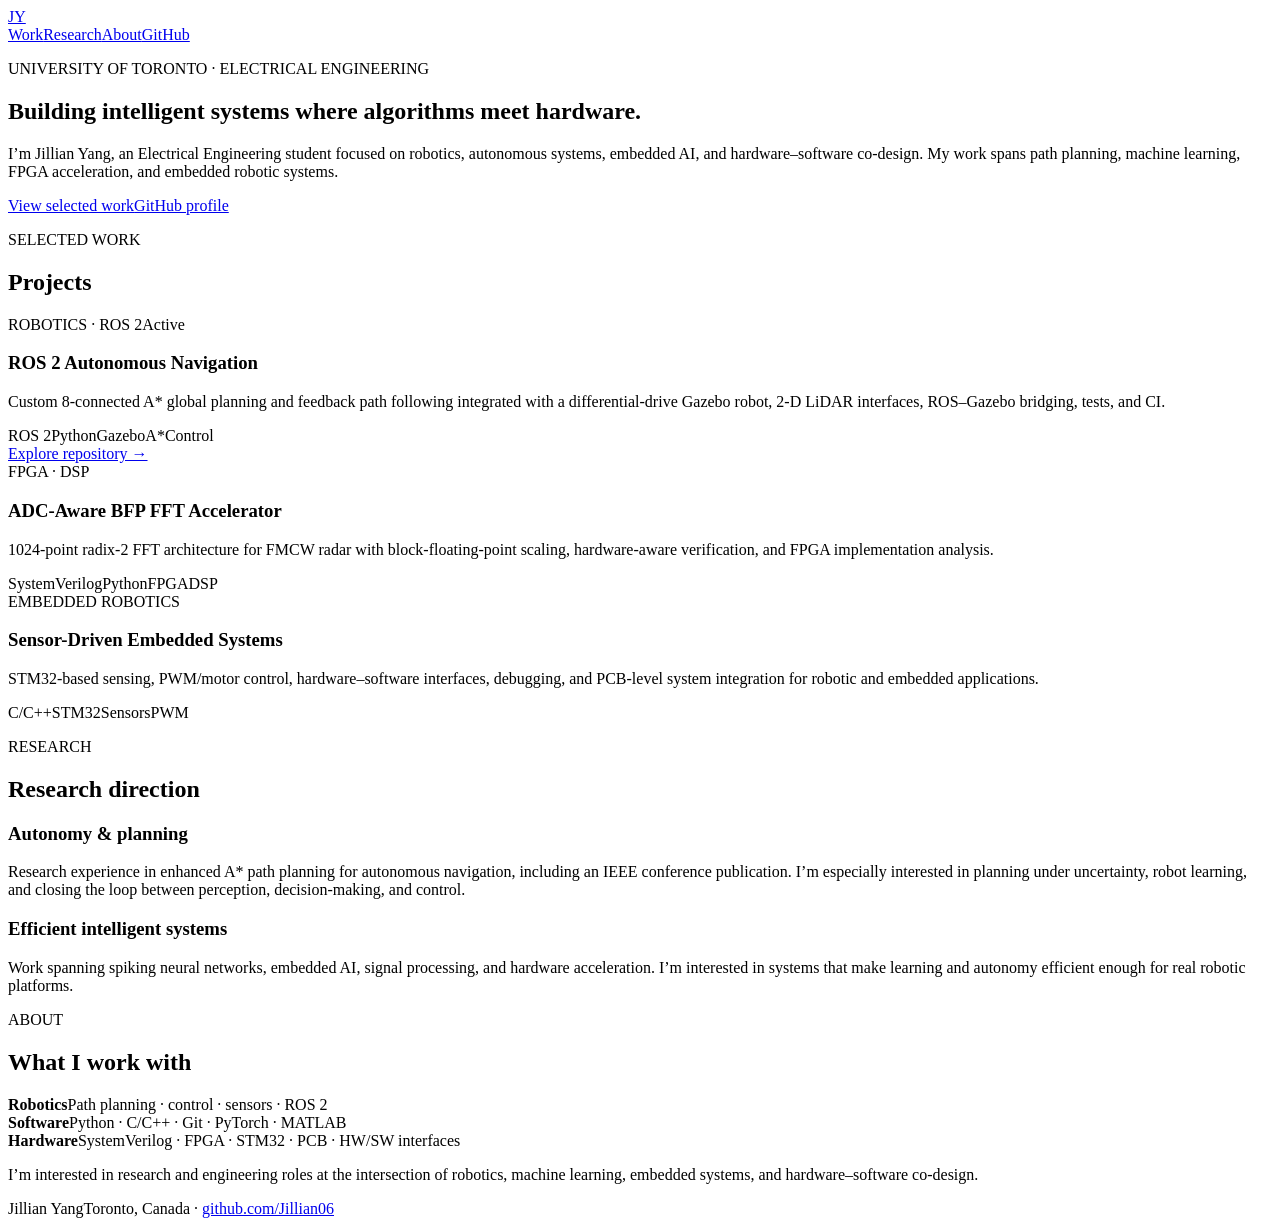
==== index.html @ 4600ded0 "Create engineering portfolio landing page" ====
<!doctype html>
<html lang="en">
<head>
  <meta charset="utf-8" />
  <meta name="viewport" content="width=device-width, initial-scale=1" />
  <meta name="description" content="Jillian Yang — Electrical Engineering, robotics, autonomous systems, embedded AI, and hardware-software co-design." />
  <title>Jillian Yang | Robotics & Embedded AI</title>
  <link rel="stylesheet" href="style.css" />
</head>
<body>
  <main class="shell">
    <nav class="nav">
      <a class="brand" href="#top">JY</a>
      <div class="navlinks"><a href="#work">Work</a><a href="#research">Research</a><a href="#about">About</a><a href="https://github.com/Jillian06">GitHub</a></div>
    </nav>

    <section class="hero" id="top">
      <p class="eyebrow">UNIVERSITY OF TORONTO · ELECTRICAL ENGINEERING</p>
      <h1>Building intelligent systems where <span>algorithms meet hardware.</span></h1>
      <p class="lede">I’m Jillian Yang, an Electrical Engineering student focused on robotics, autonomous systems, embedded AI, and hardware–software co-design. My work spans path planning, machine learning, FPGA acceleration, and embedded robotic systems.</p>
      <div class="actions"><a class="button primary" href="#work">View selected work</a><a class="button" href="https://github.com/Jillian06">GitHub profile</a></div>
    </section>

    <section id="work">
      <div class="section-head"><p class="eyebrow">SELECTED WORK</p><h2>Projects</h2></div>
      <div class="grid">
        <article class="card featured">
          <div class="card-top"><span class="tag">ROBOTICS · ROS 2</span><span class="status">Active</span></div>
          <h3>ROS 2 Autonomous Navigation</h3>
          <p>Custom 8-connected A* global planning and feedback path following integrated with a differential-drive Gazebo robot, 2-D LiDAR interfaces, ROS–Gazebo bridging, tests, and CI.</p>
          <div class="stack"><span>ROS 2</span><span>Python</span><span>Gazebo</span><span>A*</span><span>Control</span></div>
          <a class="text-link" href="https://github.com/Jillian06/ros2-autonomous-navigation">Explore repository →</a>
        </article>

        <article class="card">
          <div class="card-top"><span class="tag">FPGA · DSP</span></div>
          <h3>ADC-Aware BFP FFT Accelerator</h3>
          <p>1024-point radix-2 FFT architecture for FMCW radar with block-floating-point scaling, hardware-aware verification, and FPGA implementation analysis.</p>
          <div class="stack"><span>SystemVerilog</span><span>Python</span><span>FPGA</span><span>DSP</span></div>
        </article>

        <article class="card">
          <div class="card-top"><span class="tag">EMBEDDED ROBOTICS</span></div>
          <h3>Sensor-Driven Embedded Systems</h3>
          <p>STM32-based sensing, PWM/motor control, hardware–software interfaces, debugging, and PCB-level system integration for robotic and embedded applications.</p>
          <div class="stack"><span>C/C++</span><span>STM32</span><span>Sensors</span><span>PWM</span></div>
        </article>
      </div>
    </section>

    <section id="research">
      <div class="section-head"><p class="eyebrow">RESEARCH</p><h2>Research direction</h2></div>
      <div class="split">
        <div>
          <h3>Autonomy & planning</h3>
          <p>Research experience in enhanced A* path planning for autonomous navigation, including an IEEE conference publication. I’m especially interested in planning under uncertainty, robot learning, and closing the loop between perception, decision-making, and control.</p>
        </div>
        <div>
          <h3>Efficient intelligent systems</h3>
          <p>Work spanning spiking neural networks, embedded AI, signal processing, and hardware acceleration. I’m interested in systems that make learning and autonomy efficient enough for real robotic platforms.</p>
        </div>
      </div>
    </section>

    <section id="about">
      <div class="section-head"><p class="eyebrow">ABOUT</p><h2>What I work with</h2></div>
      <div class="skills">
        <div><strong>Robotics</strong><span>Path planning · control · sensors · ROS 2</span></div>
        <div><strong>Software</strong><span>Python · C/C++ · Git · PyTorch · MATLAB</span></div>
        <div><strong>Hardware</strong><span>SystemVerilog · FPGA · STM32 · PCB · HW/SW interfaces</span></div>
      </div>
      <p class="closing">I’m interested in research and engineering roles at the intersection of robotics, machine learning, embedded systems, and hardware–software co-design.</p>
    </section>

    <footer><span>Jillian Yang</span><span>Toronto, Canada · <a href="https://github.com/Jillian06">github.com/Jillian06</a></span></footer>
  </main>
</body>
</html>
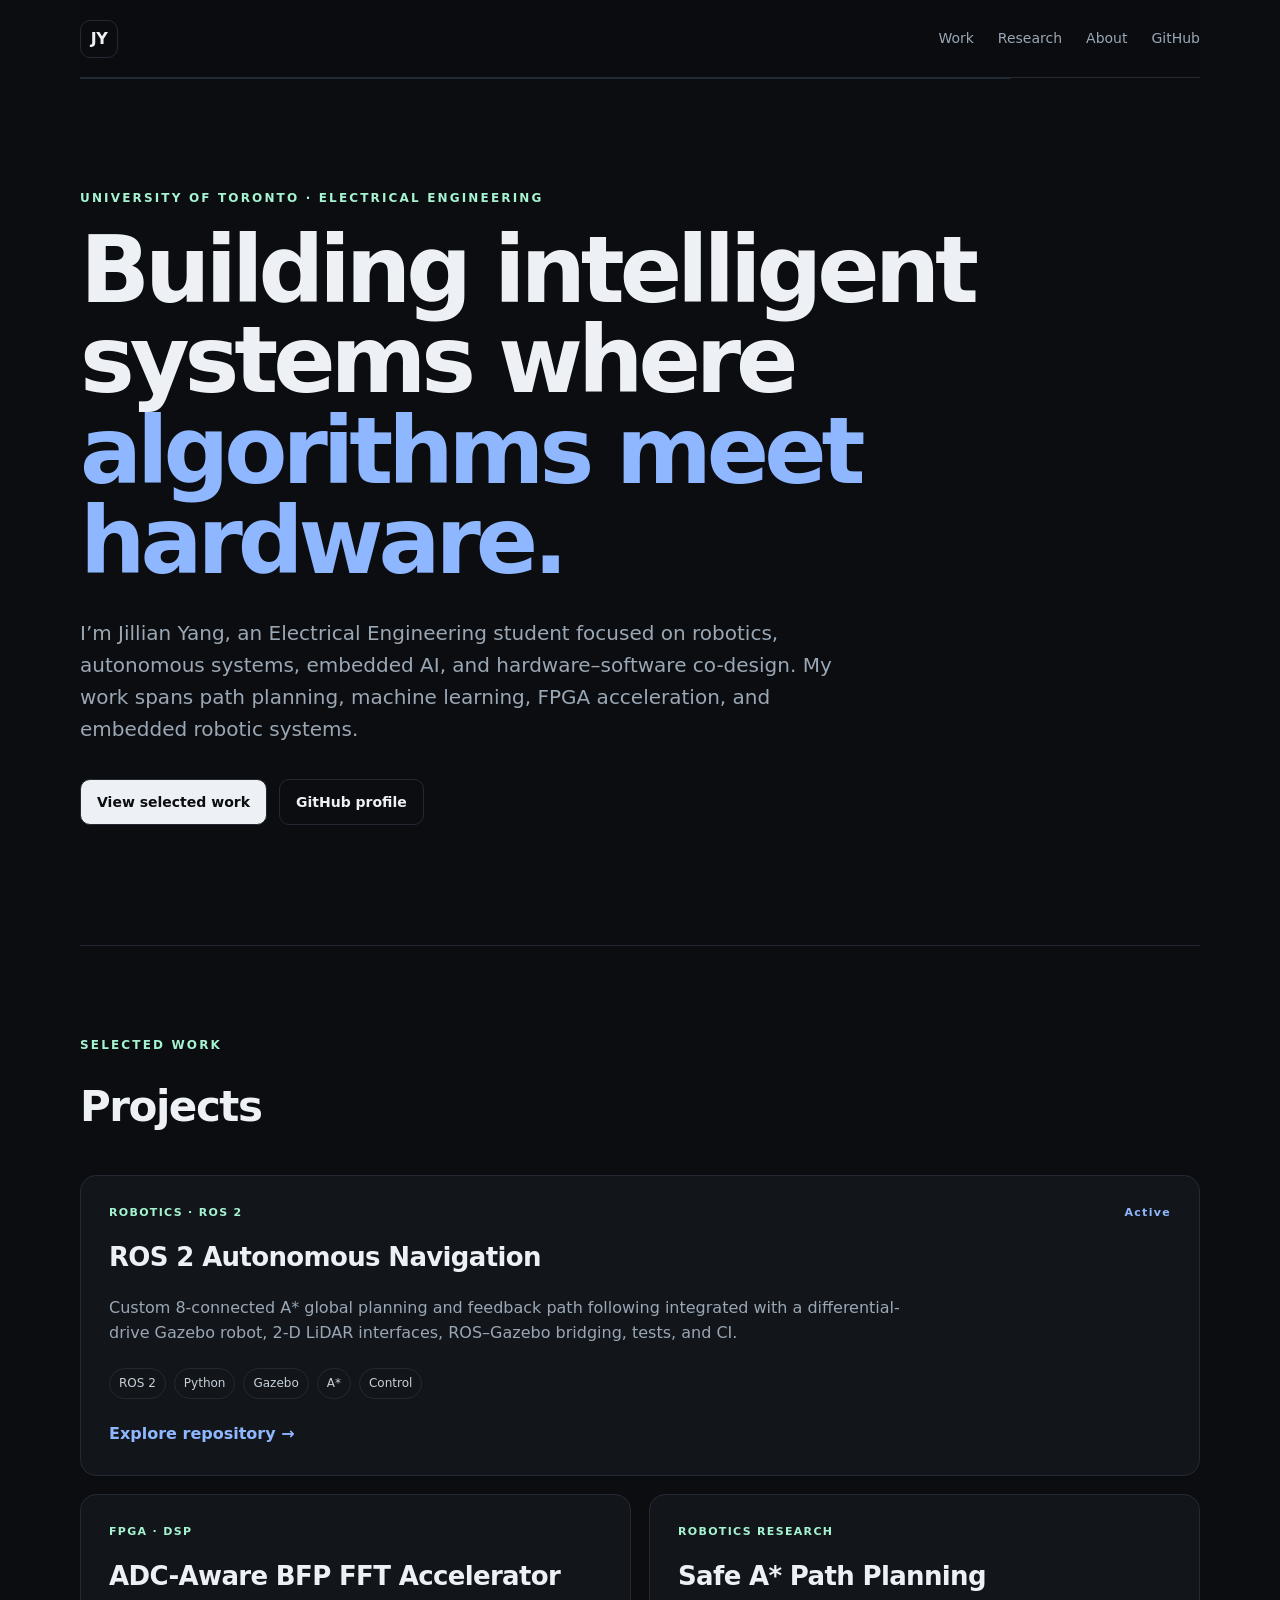
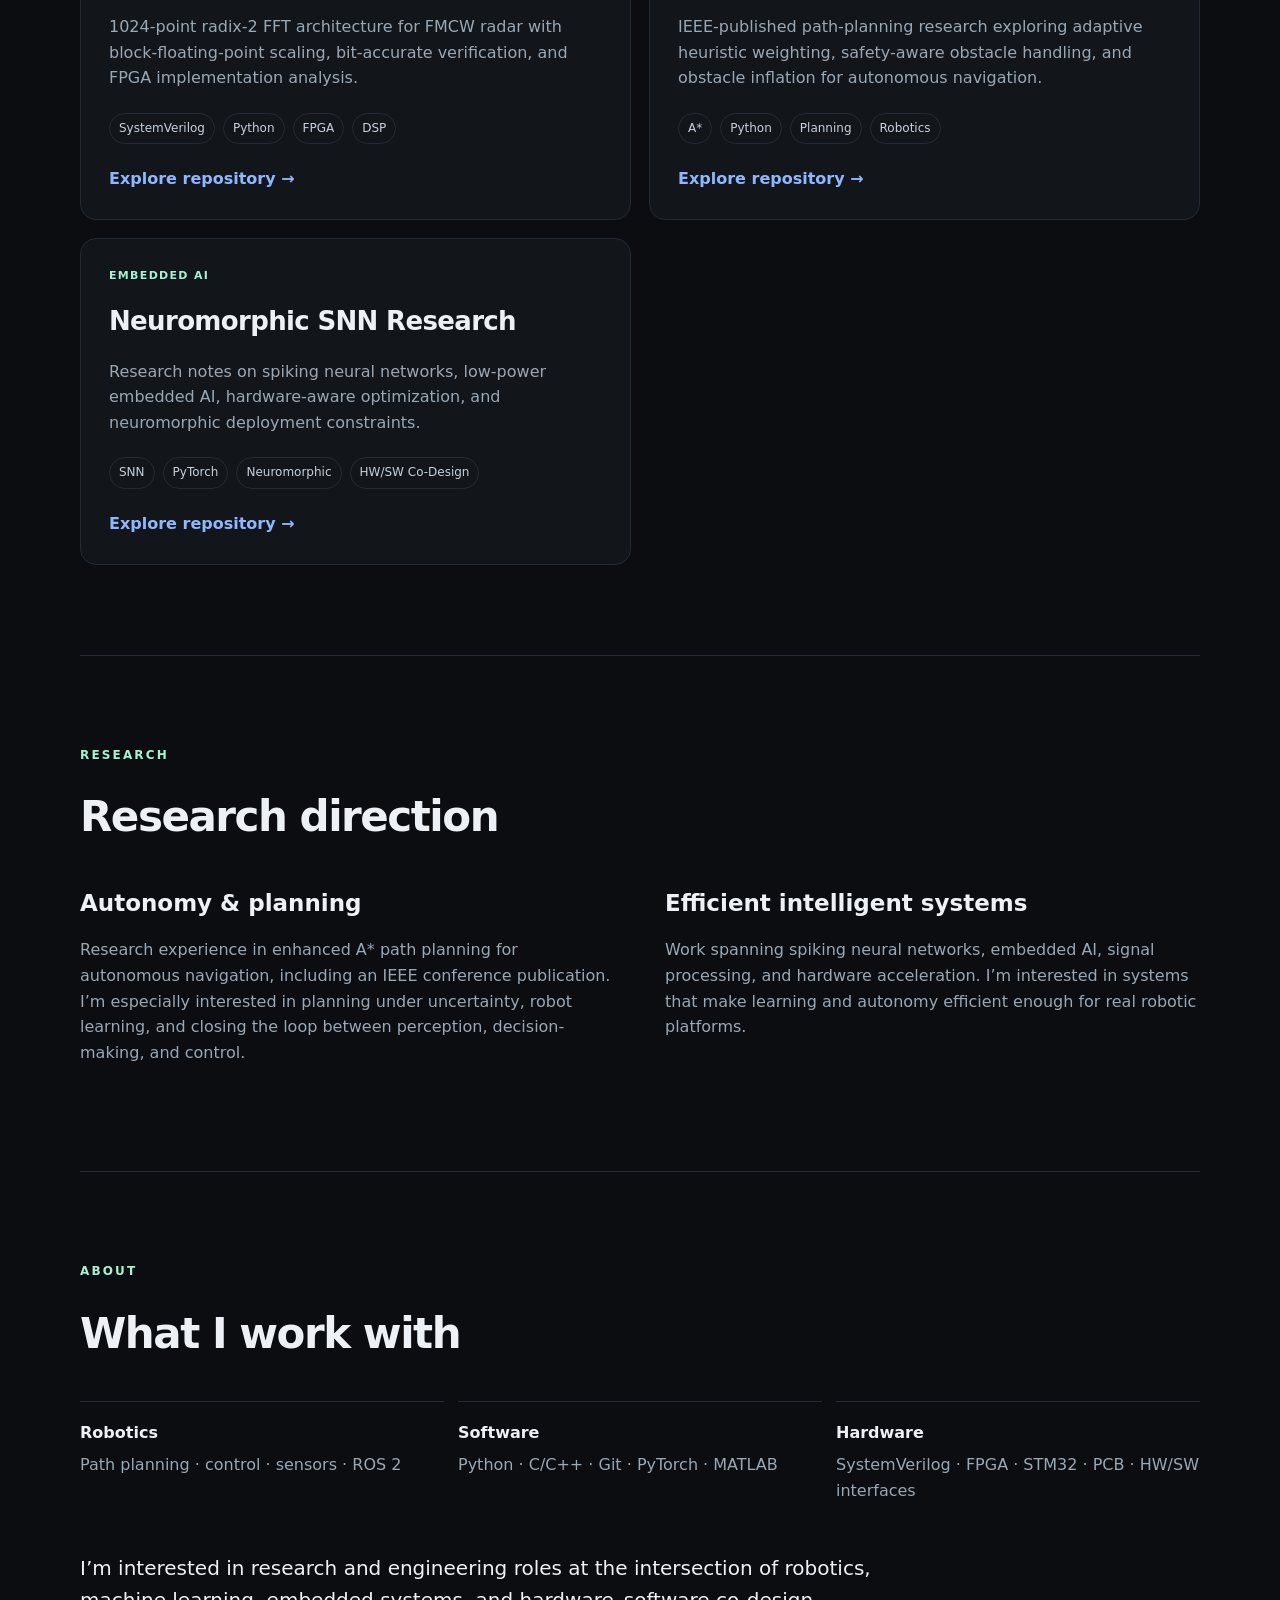
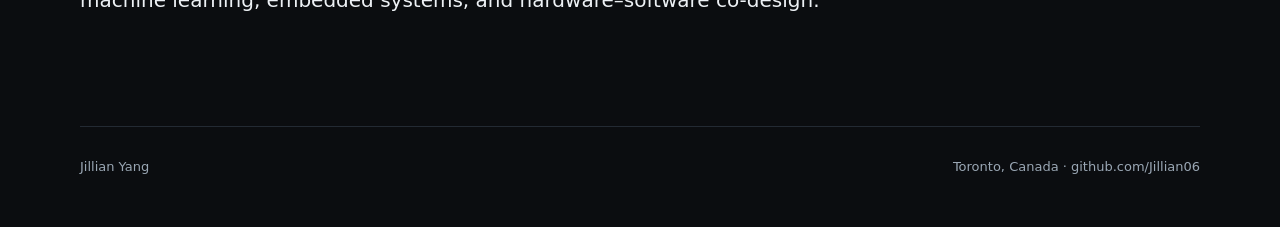
==== commit 9336ce78: "Add linked research projects to portfolio" ====
--- a/index.html
+++ b/index.html
@@ -35,15 +35,25 @@
         <article class="card">
           <div class="card-top"><span class="tag">FPGA · DSP</span></div>
           <h3>ADC-Aware BFP FFT Accelerator</h3>
-          <p>1024-point radix-2 FFT architecture for FMCW radar with block-floating-point scaling, hardware-aware verification, and FPGA implementation analysis.</p>
+          <p>1024-point radix-2 FFT architecture for FMCW radar with block-floating-point scaling, bit-accurate verification, and FPGA implementation analysis.</p>
           <div class="stack"><span>SystemVerilog</span><span>Python</span><span>FPGA</span><span>DSP</span></div>
+          <a class="text-link" href="https://github.com/Jillian06/fmcw-radar-bfp-fft">Explore repository →</a>
         </article>
 
         <article class="card">
-          <div class="card-top"><span class="tag">EMBEDDED ROBOTICS</span></div>
-          <h3>Sensor-Driven Embedded Systems</h3>
-          <p>STM32-based sensing, PWM/motor control, hardware–software interfaces, debugging, and PCB-level system integration for robotic and embedded applications.</p>
-          <div class="stack"><span>C/C++</span><span>STM32</span><span>Sensors</span><span>PWM</span></div>
+          <div class="card-top"><span class="tag">ROBOTICS RESEARCH</span></div>
+          <h3>Safe A* Path Planning</h3>
+          <p>IEEE-published path-planning research exploring adaptive heuristic weighting, safety-aware obstacle handling, and obstacle inflation for autonomous navigation.</p>
+          <div class="stack"><span>A*</span><span>Python</span><span>Planning</span><span>Robotics</span></div>
+          <a class="text-link" href="https://github.com/Jillian06/safe-astar-path-planning">Explore repository →</a>
+        </article>
+
+        <article class="card">
+          <div class="card-top"><span class="tag">EMBEDDED AI</span></div>
+          <h3>Neuromorphic SNN Research</h3>
+          <p>Research notes on spiking neural networks, low-power embedded AI, hardware-aware optimization, and neuromorphic deployment constraints.</p>
+          <div class="stack"><span>SNN</span><span>PyTorch</span><span>Neuromorphic</span><span>HW/SW Co-Design</span></div>
+          <a class="text-link" href="https://github.com/Jillian06/neuromorphic-snn-research">Explore repository →</a>
         </article>
       </div>
     </section>
--- a/style.css
+++ b/style.css
@@ -0,0 +1,11 @@
+:root{--bg:#0b0d10;--panel:#12161b;--line:#232a33;--text:#edf1f5;--muted:#9aa7b4;--accent:#8fb7ff;--accent2:#a5f3d0}
+*{box-sizing:border-box}html{scroll-behavior:smooth}body{margin:0;background:var(--bg);color:var(--text);font-family:Inter,ui-sans-serif,system-ui,-apple-system,BlinkMacSystemFont,"Segoe UI",sans-serif;line-height:1.6}
+a{color:inherit;text-decoration:none}.shell{width:min(1120px,calc(100% - 40px));margin:auto}.nav{height:78px;display:flex;align-items:center;justify-content:space-between;border-bottom:1px solid var(--line);position:sticky;top:0;background:rgba(11,13,16,.88);backdrop-filter:blur(14px);z-index:5}
+.brand{font-weight:800;letter-spacing:-.04em;border:1px solid var(--line);width:38px;height:38px;display:grid;place-items:center;border-radius:10px}.navlinks{display:flex;gap:24px;color:var(--muted);font-size:14px}.navlinks a:hover{color:var(--text)}
+.hero{padding:110px 0 120px;max-width:930px}.eyebrow{font-size:12px;letter-spacing:.18em;font-weight:700;color:var(--accent2);margin:0 0 18px}.hero h1{font-size:clamp(48px,8vw,92px);line-height:.98;letter-spacing:-.055em;margin:0 0 30px}.hero h1 span{color:var(--accent)}
+.lede{font-size:20px;max-width:790px;color:var(--muted);margin:0 0 34px}.actions{display:flex;gap:12px;flex-wrap:wrap}.button{padding:11px 16px;border:1px solid var(--line);border-radius:10px;font-weight:650;font-size:14px}.button.primary{background:var(--text);color:var(--bg)}
+section{padding:90px 0;border-top:1px solid var(--line)}.section-head{margin-bottom:34px}.section-head h2{font-size:42px;letter-spacing:-.035em;margin:0}.grid{display:grid;grid-template-columns:repeat(2,1fr);gap:18px}.card{border:1px solid var(--line);background:var(--panel);padding:28px;border-radius:16px}.card.featured{grid-column:1/-1}.card-top{display:flex;justify-content:space-between;align-items:center}.tag,.status{font-size:11px;letter-spacing:.12em;font-weight:750;color:var(--accent2)}.status{color:var(--accent)}
+.card h3{font-size:26px;letter-spacing:-.025em;margin:16px 0 10px}.card p{color:var(--muted);max-width:800px}.stack{display:flex;flex-wrap:wrap;gap:8px;margin:22px 0}.stack span{font-size:12px;padding:5px 9px;border:1px solid var(--line);border-radius:999px;color:#c7d0da}.text-link{font-weight:700;color:var(--accent)}
+.split{display:grid;grid-template-columns:1fr 1fr;gap:50px}.split h3{font-size:23px;margin:0 0 10px}.split p{color:var(--muted)}.skills{display:grid;grid-template-columns:repeat(3,1fr);gap:14px}.skills div{border-top:1px solid var(--line);padding-top:18px}.skills strong,.skills span{display:block}.skills span{color:var(--muted);margin-top:7px}.closing{margin-top:48px;font-size:20px;max-width:800px}
+footer{border-top:1px solid var(--line);padding:30px 0 50px;display:flex;justify-content:space-between;color:var(--muted);font-size:13px}
+@media(max-width:720px){.navlinks{gap:12px}.navlinks a:nth-child(2),.navlinks a:nth-child(3){display:none}.hero{padding:80px 0}.grid,.split,.skills{grid-template-columns:1fr}.card.featured{grid-column:auto}section{padding:64px 0}.section-head h2{font-size:34px}footer{flex-direction:column;gap:8px}}
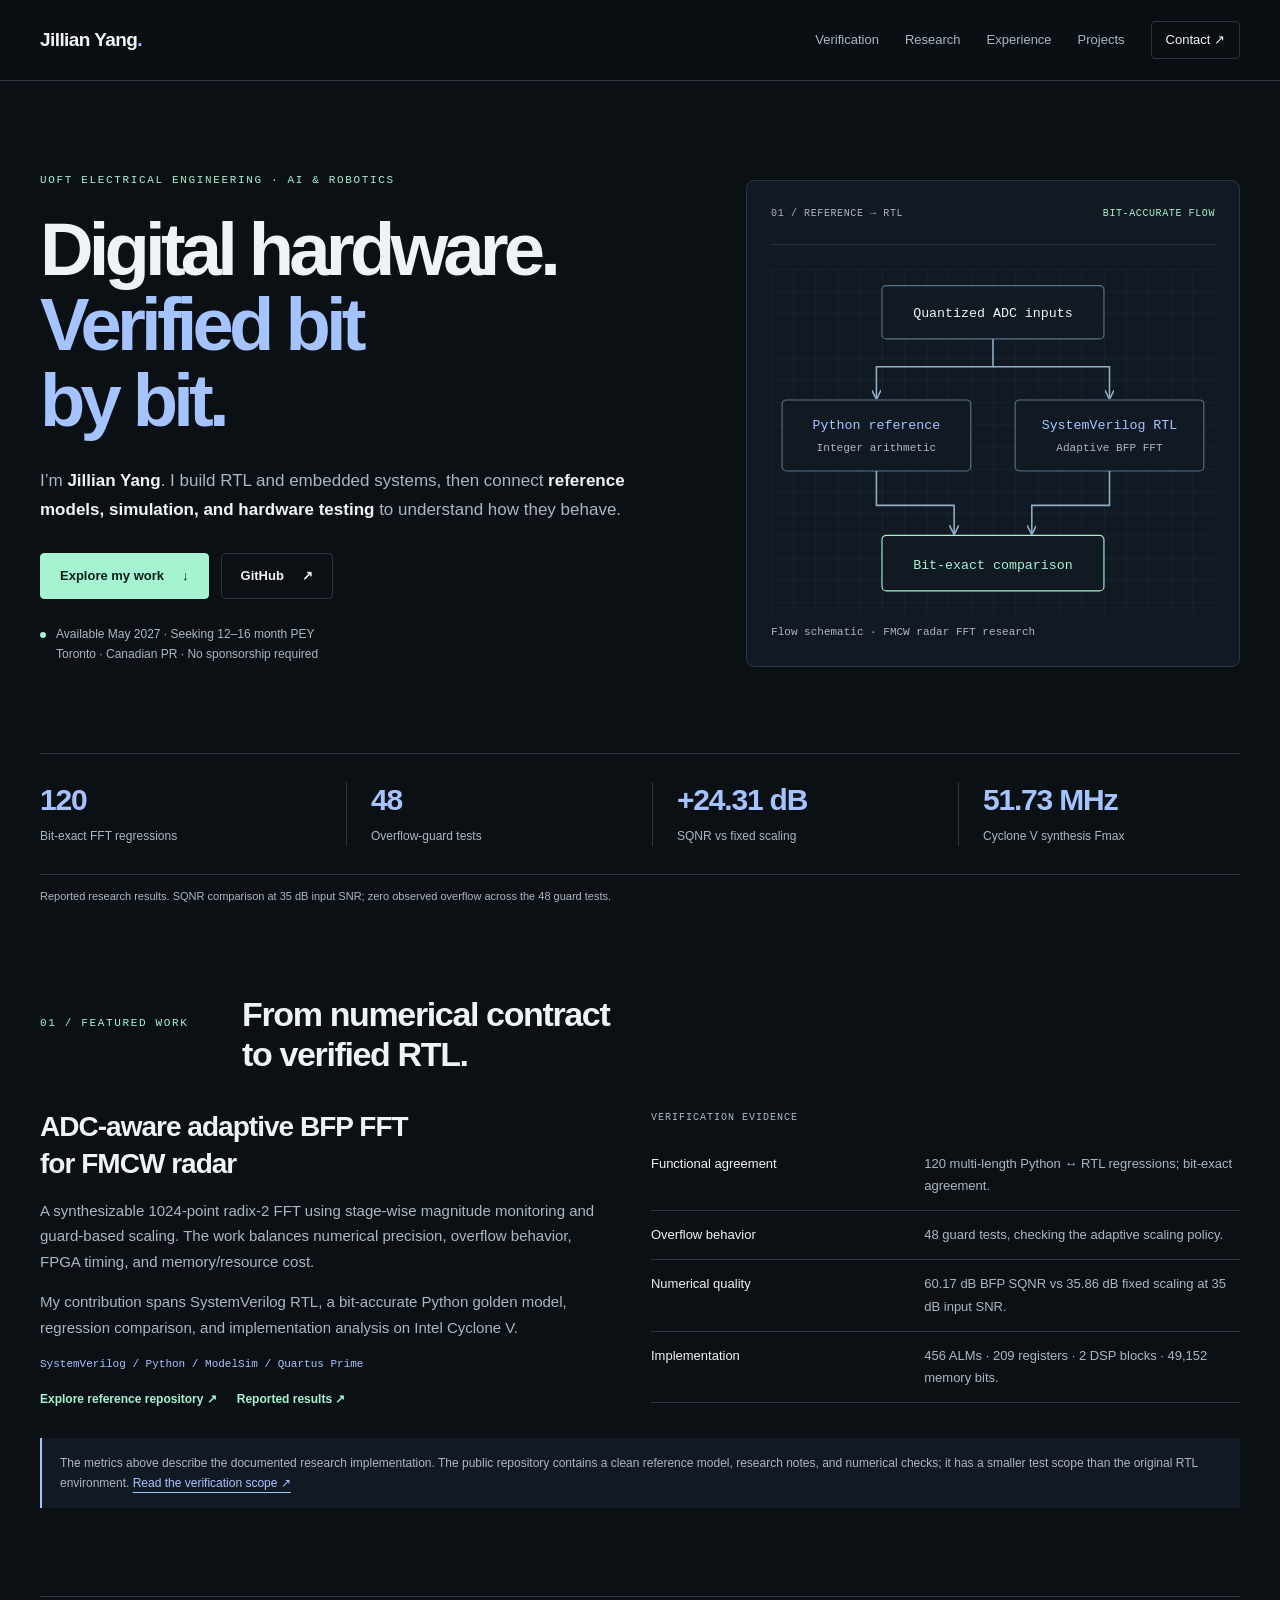
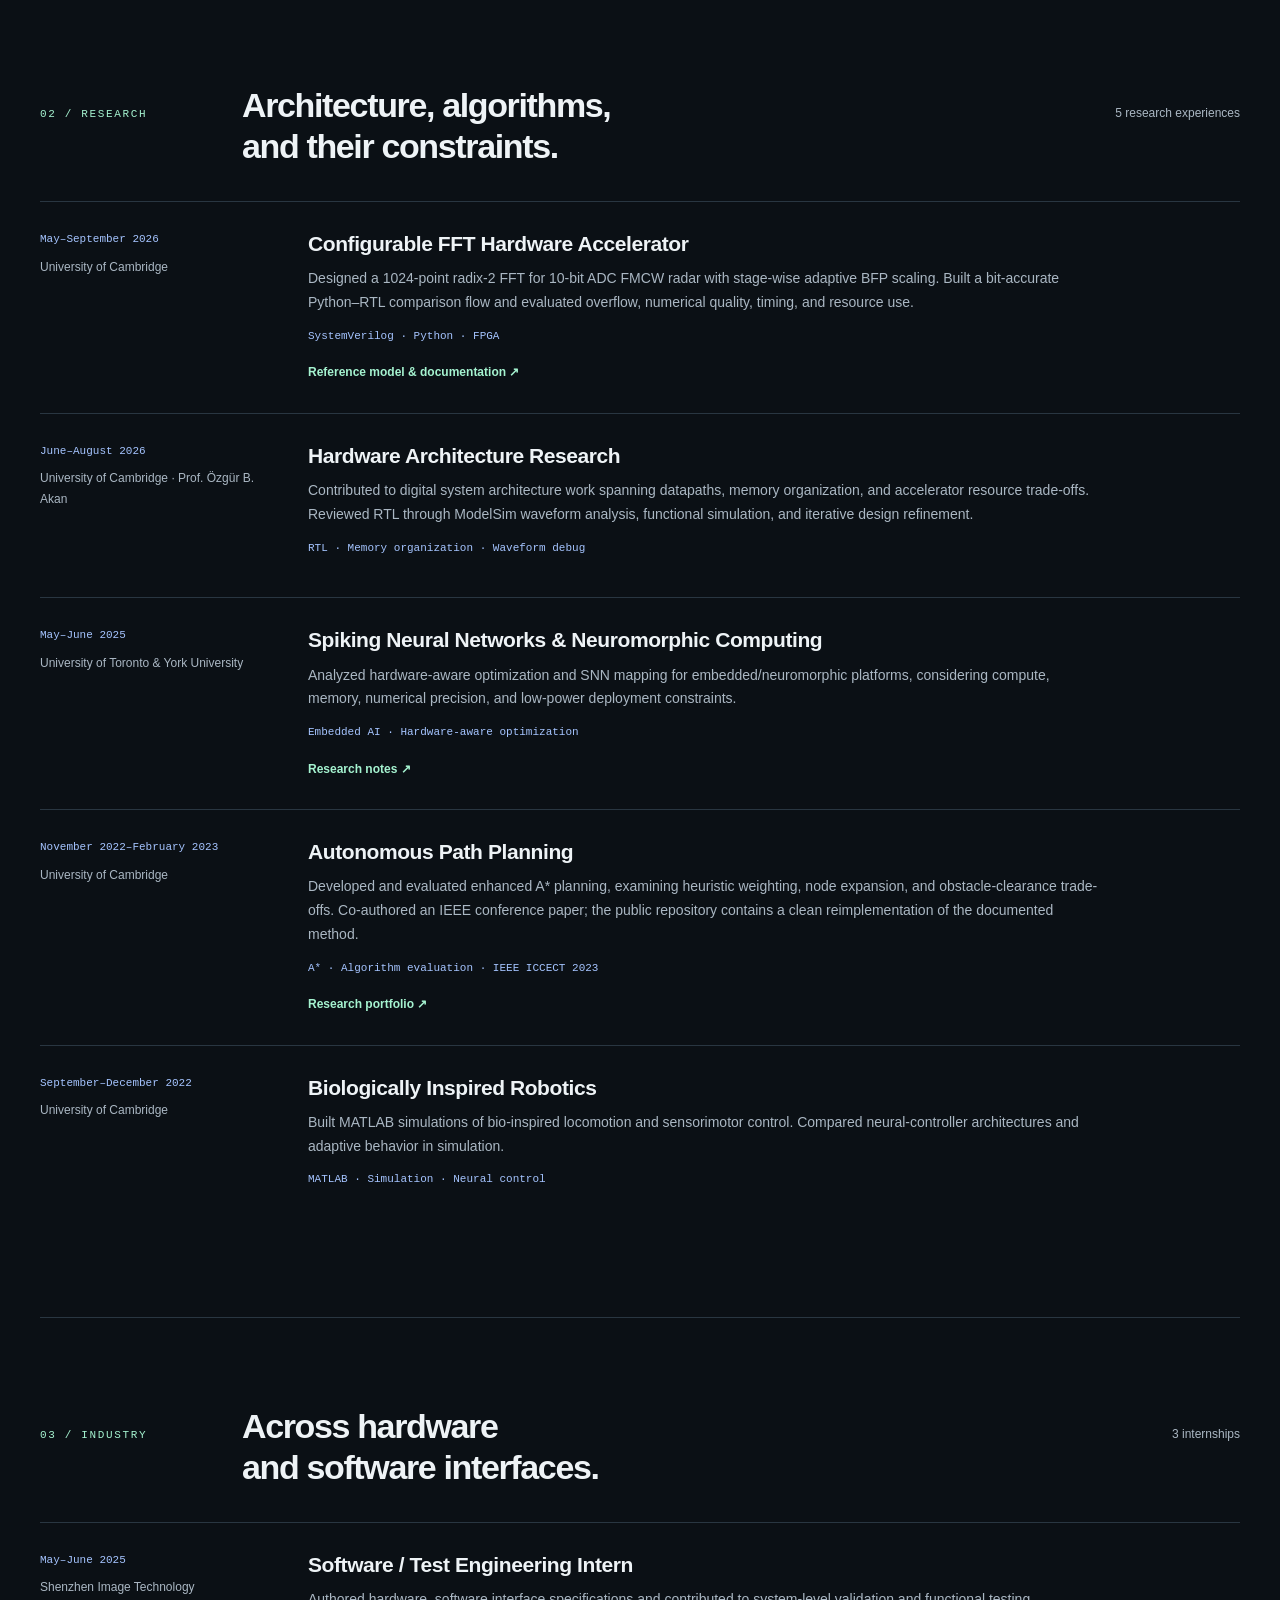
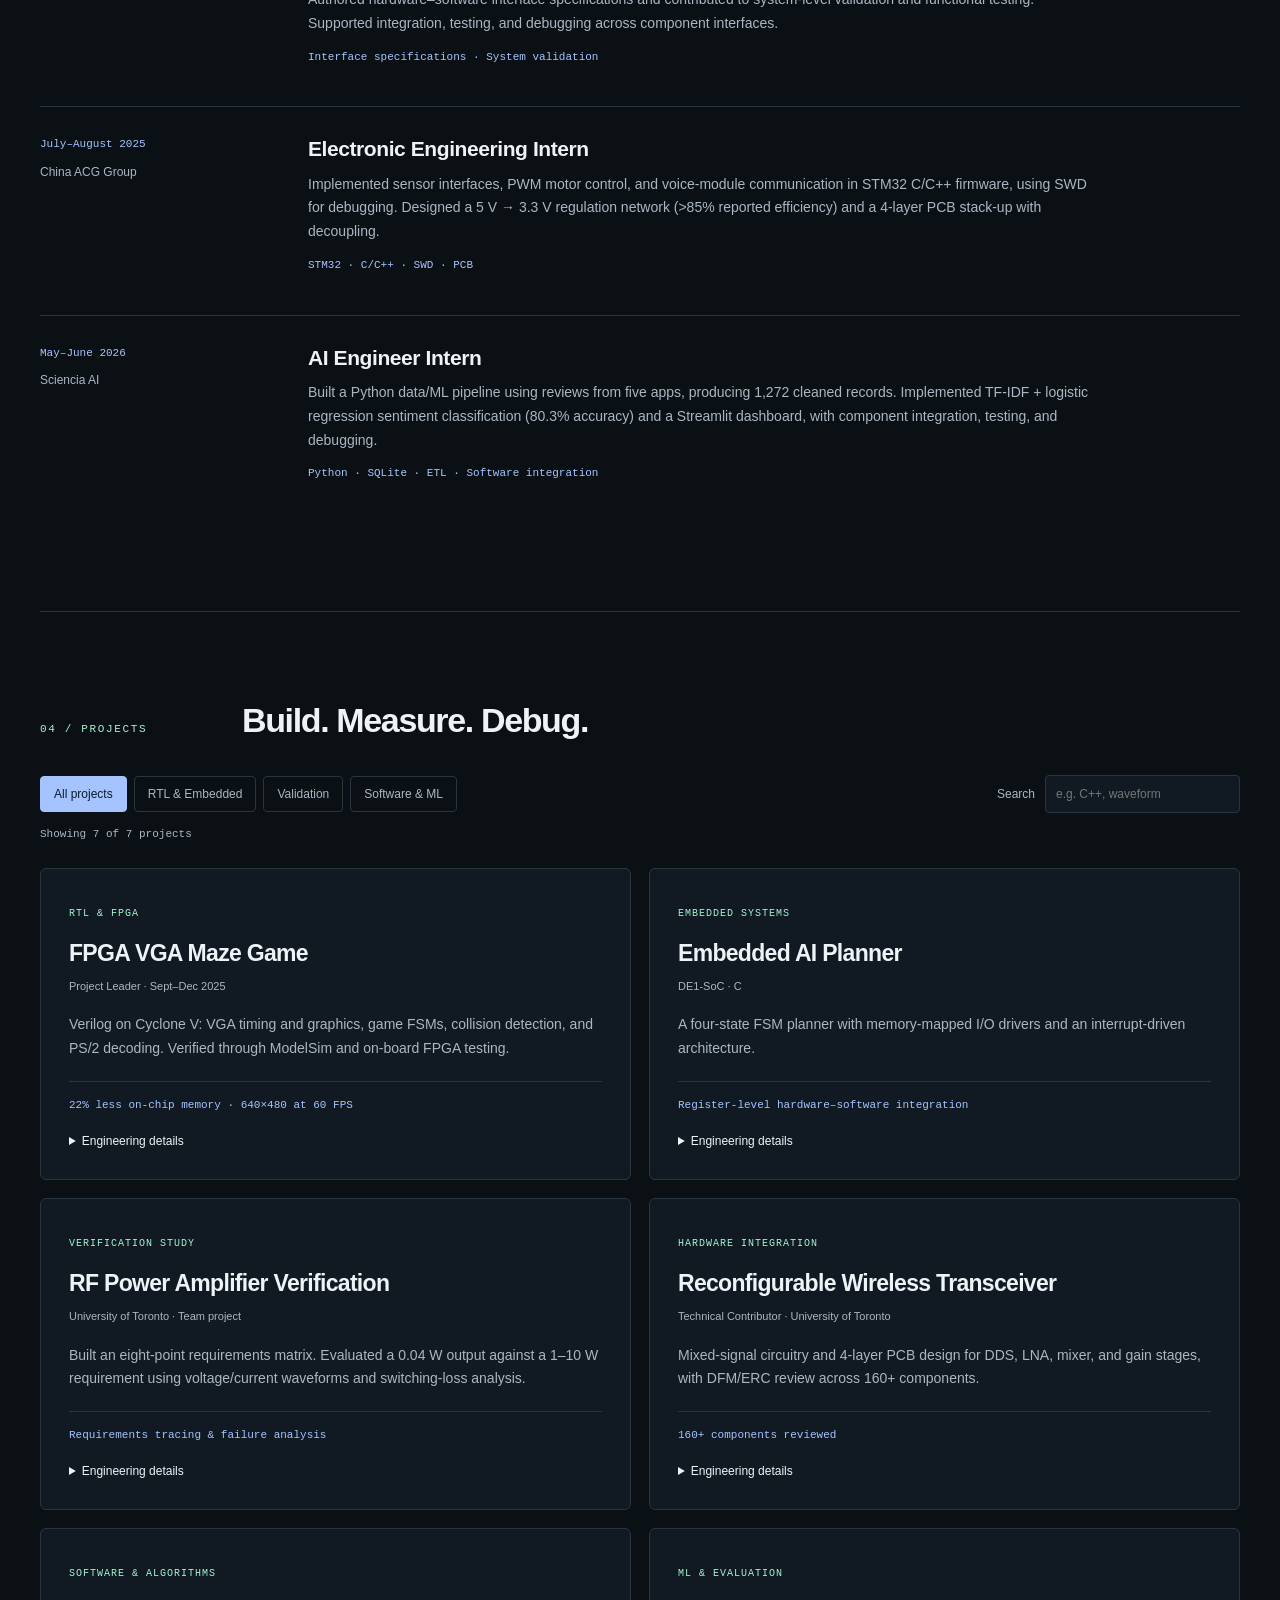
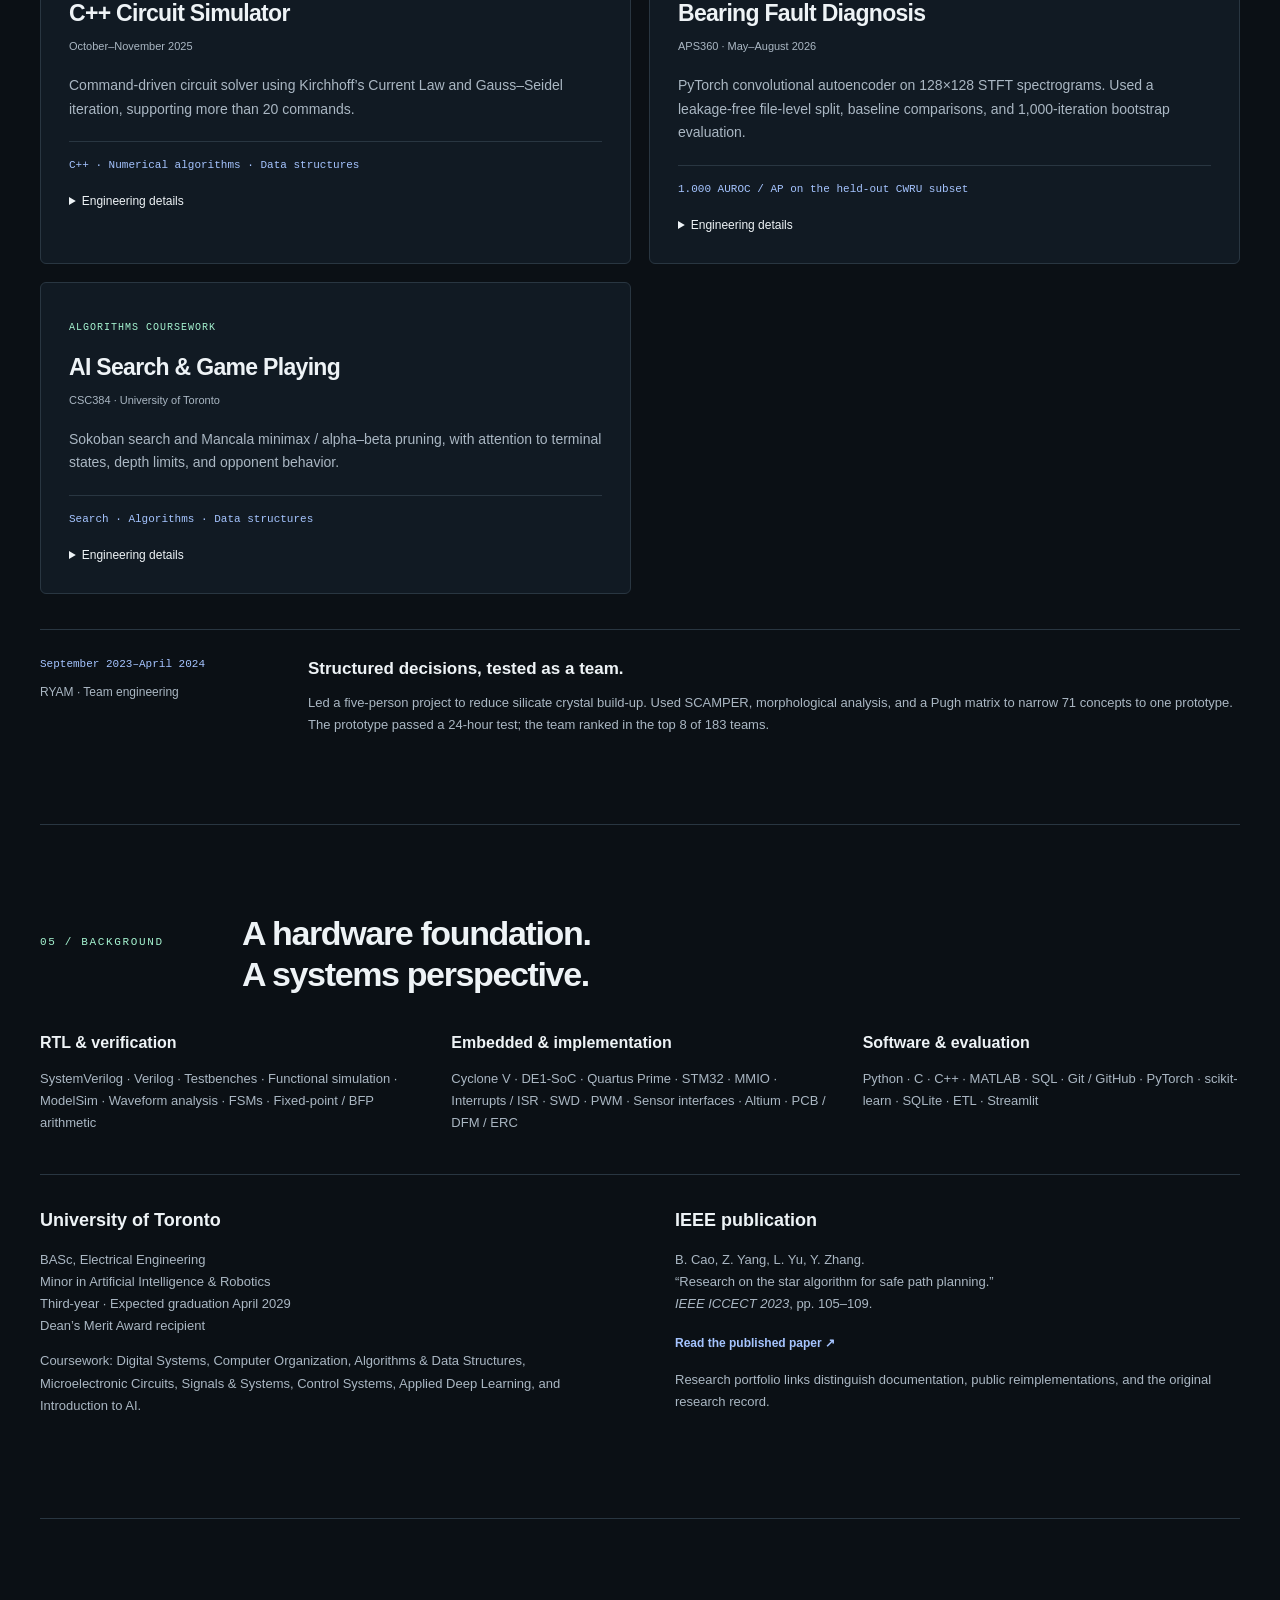
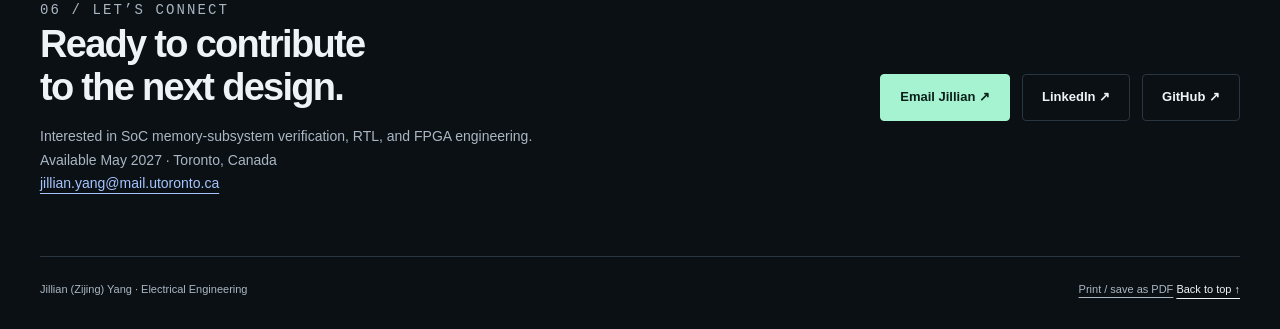
==== commit 48568512: "Build RTL and verification portfolio with complete relevant experience" ====
--- a/index.html
+++ b/index.html
@@ -1,88 +1,114 @@
 <!doctype html>
 <html lang="en">
 <head>
-  <meta charset="utf-8" />
-  <meta name="viewport" content="width=device-width, initial-scale=1" />
-  <meta name="description" content="Jillian Yang — Electrical Engineering, robotics, autonomous systems, embedded AI, and hardware-software co-design." />
-  <title>Jillian Yang | Robotics & Embedded AI</title>
-  <link rel="stylesheet" href="style.css" />
+<meta charset="utf-8">
+<meta name="viewport" content="width=device-width, initial-scale=1">
+<meta name="description" content="Jillian Yang — University of Toronto Electrical Engineering. SystemVerilog RTL, bit-accurate verification, FPGA, embedded systems, and engineering research. Available May 2027.">
+<meta name="theme-color" content="#0b1015">
+<meta property="og:title" content="Jillian Yang | RTL & Verification">
+<meta property="og:description" content="Digital hardware, verified bit by bit. Explore FPGA research, reference-model verification, and embedded engineering.">
+<meta property="og:type" content="website">
+<title>Jillian Yang | RTL & Verification</title>
+<style>
+:root{color-scheme:dark;--bg:#0b1015;--panel:#111a23;--text:#eef3f6;--muted:#aab7c3;--line:#293641;--blue:#a5c4ff;--mint:#a5f3d0;--mono:ui-monospace,SFMono-Regular,Consolas,monospace}
+*{box-sizing:border-box}html{scroll-behavior:smooth;scroll-padding-top:100px}body{margin:0;background:var(--bg);color:var(--text);font:16px/1.7 -apple-system,BlinkMacSystemFont,"Segoe UI",sans-serif}
+a{color:inherit;text-underline-offset:5px}button,input{font:inherit}button,a,input,summary{-webkit-tap-highlight-color:transparent}a:focus-visible,button:focus-visible,input:focus-visible,summary:focus-visible{outline:2px solid var(--mint);outline-offset:5px}button{cursor:pointer}
+.wrap{width:min(1200px,calc(100% - 64px));margin-inline:auto}.skip{position:fixed;top:-100px;left:20px;padding:12px;background:var(--text);color:var(--bg);z-index:20}.skip:focus{top:10px}
+header{position:sticky;top:0;background:rgba(11,16,21,.96);backdrop-filter:blur(16px);border-bottom:1px solid var(--line);z-index:10}nav{min-height:80px;display:flex;align-items:center;justify-content:space-between;gap:24px}.brand{text-decoration:none;font-weight:750;font-size:19px;letter-spacing:-.03em}.brand span{color:var(--blue)}.navlinks{display:flex;gap:26px;align-items:center;font-size:13px}.navlinks a{color:var(--muted);text-decoration:none}.navlinks a:hover{color:var(--text)}.navlinks .nav-contact{border:1px solid var(--line);border-radius:4px;padding:7px 14px;color:var(--text)}
+.mono,.eyebrow,.pill,.skill-line{font-family:var(--mono)}.eyebrow{color:var(--mint);font-size:11px;letter-spacing:.15em;text-transform:uppercase;margin:0 0 22px}.hero{padding:90px 0 76px;display:grid;grid-template-columns:1.3fr 1fr;gap:64px;align-items:center}.hero h1{font-size:clamp(48px,5.8vw,80px);line-height:1.02;letter-spacing:-.065em;font-weight:650;margin:0 0 28px}.hero h1 span{color:var(--blue)}.intro{color:var(--muted);font-size:17px;max-width:610px}.intro strong{color:var(--text);font-weight:550}.actions{display:flex;flex-wrap:wrap;gap:12px;margin-top:28px}.btn{display:inline-flex;align-items:center;justify-content:center;gap:18px;padding:11px 19px;border:1px solid var(--line);border-radius:4px;text-decoration:none;font-weight:650;font-size:13px;background:transparent;color:var(--text)}.btn.primary{background:var(--mint);border-color:var(--mint);color:#0b201a}.btn:hover{border-color:var(--blue)}.availability{display:flex;align-items:flex-start;gap:10px;font-size:12px;color:var(--muted);margin-top:25px}.dot{width:6px;height:6px;flex:0 0 6px;background:var(--mint);border-radius:50%;margin-top:8px}
+.signal-panel{border:1px solid var(--line);background:var(--panel);border-radius:8px;padding:24px;position:relative}.panel-top{display:flex;justify-content:space-between;gap:10px;font-size:10px;letter-spacing:.06em;color:var(--muted);padding-bottom:22px;border-bottom:1px solid var(--line)}.panel-top b{color:var(--mint);font-weight:500}.signal-panel svg{width:100%;height:auto;display:block;margin:24px 0 10px}.panel-note{font-size:11px;color:var(--muted);margin:0}.stats{display:grid;grid-template-columns:repeat(4,1fr);border-top:1px solid var(--line);border-bottom:1px solid var(--line);padding:28px 0;gap:24px}.stat{padding-left:24px;border-left:1px solid var(--line)}.stat:first-child{padding-left:0;border-left:0}.stat strong{font-size:30px;font-weight:550;letter-spacing:-.04em;display:block;color:var(--blue);line-height:1.2}.stat span{font-size:12px;color:var(--muted);display:block;margin-top:8px}.metric-note{font-size:11px;color:var(--muted);padding:12px 0 0;margin:0}
+section.content{padding:88px 0;border-bottom:1px solid var(--line)}.section-title{display:flex;justify-content:space-between;gap:32px;align-items:baseline;margin-bottom:34px}.section-title .eyebrow{margin:0;flex:0 0 170px}.section-title h2{margin:0;flex:1;font-size:34px;letter-spacing:-.04em;line-height:1.2;font-weight:550}.section-title>span{color:var(--muted);font-size:12px}.feature{display:grid;grid-template-columns:1fr 1.05fr;gap:50px}.feature h3{font-size:28px;line-height:1.3;letter-spacing:-.035em;margin:0 0 16px}.feature p{color:var(--muted);font-size:15px}.skill-line{font-size:11px!important;line-height:1.7;color:var(--blue)!important;margin:15px 0}.arrow-link{font-size:12px;color:var(--mint);font-weight:600;text-decoration:none;display:inline-block}.arrow-link:hover{text-decoration:underline}.feature-links{display:flex;gap:20px;flex-wrap:wrap}.verification-table{width:100%;border-collapse:collapse;font-size:13px}.verification-table caption{text-align:left;margin-bottom:14px;font-family:var(--mono);font-size:10px;color:var(--muted);letter-spacing:.1em;text-transform:uppercase}.verification-table th,.verification-table td{text-align:left;padding:13px 0;border-bottom:1px solid var(--line);vertical-align:top}.verification-table th{font-weight:500;width:43%;color:var(--text)}.verification-table td{padding-left:20px;color:var(--muted)}.provenance{padding:15px 18px;border-left:2px solid var(--blue);background:var(--panel);color:var(--muted);font-size:12px;margin:28px 0 0}.provenance a{color:var(--blue)}
+.experience{display:grid;grid-template-columns:230px 1fr;gap:38px;padding:28px 0;border-top:1px solid var(--line)}.exp-meta{font-size:12px;color:var(--muted)}.exp-meta span{display:block;margin-bottom:8px}.exp-meta .mono{font-size:11px;color:var(--blue)}.experience h3{margin:0 0 10px;font-size:21px;letter-spacing:-.02em;line-height:1.3;font-weight:550}.experience p{margin:0 0 12px;font-size:14px;color:var(--muted);max-width:790px}.experience .skill-line{margin-top:12px}
+.toolbar{display:none;gap:20px;align-items:center;justify-content:space-between;flex-wrap:wrap;margin-bottom:12px}.js .toolbar{display:flex}.filter-buttons{display:flex;gap:7px;flex-wrap:wrap}.filter-buttons button{border:1px solid var(--line);background:transparent;color:var(--muted);padding:7px 13px;border-radius:4px;font-size:12px}.filter-buttons button[aria-pressed="true"]{background:var(--blue);border-color:var(--blue);color:#0c1b30}.search{font-size:12px;display:flex;gap:10px;align-items:center;color:var(--muted)}.search input{border:1px solid var(--line);background:var(--panel);border-radius:4px;color:var(--text);padding:8px 10px;width:195px;font-size:12px}.results-count{font-size:11px;color:var(--muted);margin:12px 0 24px;display:none}.js .results-count{display:block}.project-grid{display:grid;grid-template-columns:repeat(2,minmax(0,1fr));gap:18px}.project{padding:28px;border:1px solid var(--line);border-radius:6px;background:var(--panel)}.project[hidden]{display:none}.pill{font-size:10px;letter-spacing:.1em;text-transform:uppercase;color:var(--mint)}.project h3{font-size:23px;line-height:1.2;letter-spacing:-.03em;margin:16px 0 9px;font-weight:550}.project .project-date{font-size:11px;color:var(--muted);margin:0 0 18px}.project p{font-size:14px;color:var(--muted);margin:0 0 20px}.project .project-result{border-top:1px solid var(--line);padding-top:14px;color:var(--blue);font-family:var(--mono);font-size:11px;margin-bottom:16px}details{font-size:12px;color:var(--muted)}summary{cursor:pointer;color:var(--text);width:fit-content}details p{font-size:12px!important;margin:14px 0 0!important}#no-results{padding:24px 0;color:var(--muted)}.team-project{display:grid;grid-template-columns:230px 1fr;gap:38px;margin-top:35px;padding:25px 0 0;border-top:1px solid var(--line)}.team-project h3{font-size:17px;margin:0 0 8px}.team-project p{font-size:13px;color:var(--muted);margin:0}
+.toolkit{display:grid;grid-template-columns:repeat(3,1fr);gap:34px}.toolkit h3{font-size:16px;font-weight:550;margin:0 0 12px}.toolkit p{font-size:13px;color:var(--muted);margin:0}.about-grid{display:grid;grid-template-columns:1fr 1fr;gap:70px;margin-top:40px;padding-top:30px;border-top:1px solid var(--line)}.about-grid h3{font-size:18px;font-weight:550;margin:0 0 10px}.about-grid p{font-size:13px;color:var(--muted)}.about-grid a{color:var(--blue)}.contact{padding:80px 0 60px;display:flex;justify-content:space-between;gap:45px;align-items:center}.contact h2{font-size:38px;line-height:1.15;font-weight:550;letter-spacing:-.045em;margin:0 0 15px}.contact p{font-size:14px;color:var(--muted);margin:0}.contact .actions{margin-top:0}.contact a.email{color:var(--blue)}footer{border-top:1px solid var(--line);display:flex;justify-content:space-between;gap:20px;padding:23px 0 30px;color:var(--muted);font-size:11px}footer a{color:var(--text)}.print-button{background:transparent;border:0;padding:0;color:var(--muted);font-size:11px;text-decoration:underline;text-underline-offset:4px;display:none}.js .print-button{display:inline-block}
+@media(min-width:1500px){.hero{padding-top:110px;padding-bottom:90px}}
+@media(max-width:1000px){.hero{gap:32px}.hero h1{font-size:62px}.signal-panel{padding:18px}.navlinks{gap:15px}.feature{gap:30px}.section-title .eyebrow{flex-basis:130px}.experience,.team-project{grid-template-columns:190px 1fr;gap:25px}}
+@media(max-width:760px){.wrap{width:calc(100% - 36px)}nav{min-height:72px;gap:16px;flex-wrap:wrap;padding:13px 0}.brand{font-size:17px}.navlinks{gap:12px;font-size:11px;flex-wrap:wrap}.navlinks .nav-contact{padding:4px 9px}.hero{grid-template-columns:1fr;padding:55px 0 40px;gap:35px}.hero h1{font-size:clamp(46px,10vw,68px)}.intro{font-size:16px}.signal-panel{max-width:520px}.stats{grid-template-columns:1fr 1fr;gap:25px;padding:25px 0}.stat:nth-child(3){padding-left:0;border-left:0}.stat strong{font-size:28px}.section-title{display:block;margin-bottom:28px}.section-title .eyebrow{margin-bottom:14px}.section-title h2{font-size:30px}.section-title>span{display:block;margin-top:15px}.feature,.about-grid{grid-template-columns:1fr;gap:28px}.feature h3{font-size:26px}section.content{padding:56px 0}.experience,.team-project{grid-template-columns:1fr;gap:14px}.experience{padding:25px 0}.exp-meta{display:flex;flex-wrap:wrap;column-gap:16px;align-items:baseline}.exp-meta span{margin-bottom:0}.experience h3{font-size:20px}.project-grid{grid-template-columns:1fr}.project{padding:23px}.toolkit{grid-template-columns:1fr;gap:25px}.about-grid{margin-top:30px}.toolbar{gap:16px}.search{width:100%}.search input{flex:1;width:auto}.contact{align-items:flex-start;flex-direction:column;padding:55px 0 40px;gap:24px}.contact h2{font-size:32px}.contact .actions{gap:8px}.contact a.email{overflow-wrap:anywhere}footer{flex-direction:column;gap:10px}.metric-note{font-size:10px}}
+@media(prefers-reduced-motion:reduce){html{scroll-behavior:auto}}
+@media print{ :root{color-scheme:light;--bg:#fff;--panel:#fff;--text:#151515;--muted:#454545;--line:#bbb;--blue:#183b69;--mint:#175b40}body{font-size:11px}header,.toolbar,.results-count,.print-button,.skip,.hero .actions,.signal-panel{display:none!important}.wrap{width:100%}.hero{padding:15px 0;display:block}.hero h1{font-size:38px}.intro{font-size:12px;max-width:none}.hero .availability{margin-top:10px}.stats{padding:15px 0}.stat strong{font-size:23px}section.content{padding:25px 0}.section-title{margin-bottom:15px}.section-title h2{font-size:24px}.feature{gap:25px}.feature h3{font-size:20px}.experience,.team-project{grid-template-columns:175px 1fr;gap:20px;padding:15px 0}.experience h3{font-size:16px}.experience p,.feature p,.project p{font-size:11px}.experience,.project,.about-grid{break-inside:avoid}.project{padding:15px}.project h3{font-size:18px}.project[hidden]{display:block}.project-grid{gap:12px}details::details-content{display:block}details>*{display:block}summary{display:none}a{text-decoration:none}.contact{padding:25px 0}.contact h2{font-size:25px}footer{padding-bottom:0}}
+</style>
 </head>
 <body>
-  <main class="shell">
-    <nav class="nav">
-      <a class="brand" href="#top">JY</a>
-      <div class="navlinks"><a href="#work">Work</a><a href="#research">Research</a><a href="#about">About</a><a href="https://github.com/Jillian06">GitHub</a></div>
-    </nav>
+<a class="skip" href="#main">Skip to content</a>
+<header><nav class="wrap" aria-label="Main navigation"><a class="brand" href="#main">Jillian Yang<span>.</span></a><div class="navlinks"><a href="#verification">Verification</a><a href="#research">Research</a><a href="#experience">Experience</a><a href="#projects">Projects</a><a class="nav-contact" href="#contact">Contact ↗</a></div></nav></header>
+<main id="main" class="wrap">
+<div class="hero">
+<div><p class="eyebrow">UofT Electrical Engineering · AI & Robotics</p><h1>Digital hardware.<br><span>Verified bit<br>by bit.</span></h1><p class="intro">I’m <strong>Jillian Yang</strong>. I build RTL and embedded systems, then connect <strong>reference models, simulation, and hardware testing</strong> to understand how they behave.</p><div class="actions"><a class="btn primary" href="#verification">Explore my work <span aria-hidden="true">↓</span></a><a class="btn" href="https://github.com/Jillian06">GitHub <span aria-hidden="true">↗</span></a></div><p class="availability"><span class="dot" aria-hidden="true"></span><span>Available May 2027 · Seeking 12–16 month PEY<br>Toronto · Canadian PR · No sponsorship required</span></p></div>
+<aside class="signal-panel" aria-label="FFT verification flow schematic"><div class="panel-top mono"><span>01 / REFERENCE → RTL</span><b>BIT-ACCURATE FLOW</b></div>
+<svg viewBox="0 0 400 310" role="img" aria-labelledby="flow-title flow-desc"><title id="flow-title">Golden-model and RTL verification flow</title><desc id="flow-desc">Quantized ADC inputs feed a Python integer reference and SystemVerilog RTL. Their outputs are compared bit by bit. Additional checks evaluate overflow and numerical quality.</desc>
+<defs><pattern id="grid" width="20" height="20" patternUnits="userSpaceOnUse"><path d="M 20 0 L 0 0 0 20" fill="none" stroke="#23313e" stroke-width=".6"/></pattern><marker id="arrow" markerWidth="6" markerHeight="6" refX="5" refY="3" orient="auto"><path d="M0 0L6 3L0 6" fill="none" stroke="#91afc8"/></marker></defs>
+<rect width="400" height="310" fill="url(#grid)"/>
+<g fill="#111a23" stroke="#58728b"><rect x="100" y="15" width="200" height="48" rx="4"/><rect x="10" y="118" width="170" height="64" rx="4"/><rect x="220" y="118" width="170" height="64" rx="4"/><rect x="100" y="240" width="200" height="50" rx="4" stroke="#a5f3d0"/></g>
+<g fill="none" stroke="#91afc8" stroke-width="1.4" marker-end="url(#arrow)"><path d="M200 63V88H95V116"/><path d="M200 88H305V116"/><path d="M95 182V213H165V238"/><path d="M305 182V213H235V238"/></g>
+<g font-family="ui-monospace,Consolas,monospace" text-anchor="middle"><text x="200" y="43" fill="#eef3f6" font-size="12">Quantized ADC inputs</text><text x="95" y="144" fill="#a5c4ff" font-size="12">Python reference</text><text x="95" y="164" fill="#aab7c3" font-size="10">Integer arithmetic</text><text x="305" y="144" fill="#a5c4ff" font-size="12">SystemVerilog RTL</text><text x="305" y="164" fill="#aab7c3" font-size="10">Adaptive BFP FFT</text><text x="200" y="270" fill="#a5f3d0" font-size="12">Bit-exact comparison</text></g></svg>
+<p class="panel-note mono">Flow schematic · FMCW radar FFT research</p></aside>
+</div>
+<div class="stats" aria-label="Reported FFT research results"><div class="stat"><strong>120</strong><span>Bit-exact FFT regressions</span></div><div class="stat"><strong>48</strong><span>Overflow-guard tests</span></div><div class="stat"><strong>+24.31 dB</strong><span>SQNR vs fixed scaling</span></div><div class="stat"><strong>51.73 MHz</strong><span>Cyclone V synthesis Fmax</span></div></div>
+<p class="metric-note">Reported research results. SQNR comparison at 35 dB input SNR; zero observed overflow across the 48 guard tests.</p>
 
-    <section class="hero" id="top">
-      <p class="eyebrow">UNIVERSITY OF TORONTO · ELECTRICAL ENGINEERING</p>
-      <h1>Building intelligent systems where <span>algorithms meet hardware.</span></h1>
-      <p class="lede">I’m Jillian Yang, an Electrical Engineering student focused on robotics, autonomous systems, embedded AI, and hardware–software co-design. My work spans path planning, machine learning, FPGA acceleration, and embedded robotic systems.</p>
-      <div class="actions"><a class="button primary" href="#work">View selected work</a><a class="button" href="https://github.com/Jillian06">GitHub profile</a></div>
-    </section>
-
-    <section id="work">
-      <div class="section-head"><p class="eyebrow">SELECTED WORK</p><h2>Projects</h2></div>
-      <div class="grid">
-        <article class="card featured">
-          <div class="card-top"><span class="tag">ROBOTICS · ROS 2</span><span class="status">Active</span></div>
-          <h3>ROS 2 Autonomous Navigation</h3>
-          <p>Custom 8-connected A* global planning and feedback path following integrated with a differential-drive Gazebo robot, 2-D LiDAR interfaces, ROS–Gazebo bridging, tests, and CI.</p>
-          <div class="stack"><span>ROS 2</span><span>Python</span><span>Gazebo</span><span>A*</span><span>Control</span></div>
-          <a class="text-link" href="https://github.com/Jillian06/ros2-autonomous-navigation">Explore repository →</a>
-        </article>
-
-        <article class="card">
-          <div class="card-top"><span class="tag">FPGA · DSP</span></div>
-          <h3>ADC-Aware BFP FFT Accelerator</h3>
-          <p>1024-point radix-2 FFT architecture for FMCW radar with block-floating-point scaling, bit-accurate verification, and FPGA implementation analysis.</p>
-          <div class="stack"><span>SystemVerilog</span><span>Python</span><span>FPGA</span><span>DSP</span></div>
-          <a class="text-link" href="https://github.com/Jillian06/fmcw-radar-bfp-fft">Explore repository →</a>
-        </article>
-
-        <article class="card">
-          <div class="card-top"><span class="tag">ROBOTICS RESEARCH</span></div>
-          <h3>Safe A* Path Planning</h3>
-          <p>IEEE-published path-planning research exploring adaptive heuristic weighting, safety-aware obstacle handling, and obstacle inflation for autonomous navigation.</p>
-          <div class="stack"><span>A*</span><span>Python</span><span>Planning</span><span>Robotics</span></div>
-          <a class="text-link" href="https://github.com/Jillian06/safe-astar-path-planning">Explore repository →</a>
-        </article>
-
-        <article class="card">
-          <div class="card-top"><span class="tag">EMBEDDED AI</span></div>
-          <h3>Neuromorphic SNN Research</h3>
-          <p>Research notes on spiking neural networks, low-power embedded AI, hardware-aware optimization, and neuromorphic deployment constraints.</p>
-          <div class="stack"><span>SNN</span><span>PyTorch</span><span>Neuromorphic</span><span>HW/SW Co-Design</span></div>
-          <a class="text-link" href="https://github.com/Jillian06/neuromorphic-snn-research">Explore repository →</a>
-        </article>
-      </div>
-    </section>
-
-    <section id="research">
-      <div class="section-head"><p class="eyebrow">RESEARCH</p><h2>Research direction</h2></div>
-      <div class="split">
-        <div>
-          <h3>Autonomy & planning</h3>
-          <p>Research experience in enhanced A* path planning for autonomous navigation, including an IEEE conference publication. I’m especially interested in planning under uncertainty, robot learning, and closing the loop between perception, decision-making, and control.</p>
-        </div>
-        <div>
-          <h3>Efficient intelligent systems</h3>
-          <p>Work spanning spiking neural networks, embedded AI, signal processing, and hardware acceleration. I’m interested in systems that make learning and autonomy efficient enough for real robotic platforms.</p>
-        </div>
-      </div>
-    </section>
-
-    <section id="about">
-      <div class="section-head"><p class="eyebrow">ABOUT</p><h2>What I work with</h2></div>
-      <div class="skills">
-        <div><strong>Robotics</strong><span>Path planning · control · sensors · ROS 2</span></div>
-        <div><strong>Software</strong><span>Python · C/C++ · Git · PyTorch · MATLAB</span></div>
-        <div><strong>Hardware</strong><span>SystemVerilog · FPGA · STM32 · PCB · HW/SW interfaces</span></div>
-      </div>
-      <p class="closing">I’m interested in research and engineering roles at the intersection of robotics, machine learning, embedded systems, and hardware–software co-design.</p>
-    </section>
-
-    <footer><span>Jillian Yang</span><span>Toronto, Canada · <a href="https://github.com/Jillian06">github.com/Jillian06</a></span></footer>
-  </main>
-</body>
-</html>+<section class="content" id="verification"><div class="section-title"><p class="eyebrow">01 / Featured work</p><h2>From numerical contract<br>to verified RTL.</h2></div>
+<div class="feature"><div><h3>ADC-aware adaptive BFP FFT<br>for FMCW radar</h3><p>A synthesizable 1024-point radix-2 FFT using stage-wise magnitude monitoring and guard-based scaling. The work balances numerical precision, overflow behavior, FPGA timing, and memory/resource cost.</p><p>My contribution spans SystemVerilog RTL, a bit-accurate Python golden model, regression comparison, and implementation analysis on Intel Cyclone V.</p><p class="skill-line">SystemVerilog / Python / ModelSim / Quartus Prime</p><div class="feature-links"><a class="arrow-link" href="https://github.com/Jillian06/fmcw-radar-bfp-fft">Explore reference repository ↗</a><a class="arrow-link" href="https://github.com/Jillian06/fmcw-radar-bfp-fft/blob/main/docs/RESULTS.md">Reported results ↗</a></div></div>
+<div><table class="verification-table"><caption>Verification evidence</caption><tbody><tr><th scope="row">Functional agreement</th><td>120 multi-length Python ↔ RTL regressions; bit-exact agreement.</td></tr><tr><th scope="row">Overflow behavior</th><td>48 guard tests, checking the adaptive scaling policy.</td></tr><tr><th scope="row">Numerical quality</th><td>60.17 dB BFP SQNR vs 35.86 dB fixed scaling at 35 dB input SNR.</td></tr><tr><th scope="row">Implementation</th><td>456 ALMs · 209 registers · 2 DSP blocks · 49,152 memory bits.</td></tr></tbody></table></div></div>
+<p class="provenance">The metrics above describe the documented research implementation. The public repository contains a clean reference model, research notes, and numerical checks; it has a smaller test scope than the original RTL environment. <a href="https://github.com/Jillian06/fmcw-radar-bfp-fft/blob/main/docs/VERIFICATION.md">Read the verification scope ↗</a></p>
+</section>
+<section class="content" id="research"><div class="section-title"><p class="eyebrow">02 / Research</p><h2>Architecture, algorithms,<br>and their constraints.</h2><span>5 research experiences</span></div><article class="experience"><div class="exp-meta"><span class="mono">May–September 2026</span><span>University of Cambridge</span></div><div><h3>Configurable FFT Hardware Accelerator</h3><p>Designed a 1024-point radix-2 FFT for 10-bit ADC FMCW radar with stage-wise adaptive BFP scaling. Built a bit-accurate Python–RTL comparison flow and evaluated overflow, numerical quality, timing, and resource use.</p><p class="skill-line">SystemVerilog · Python · FPGA</p><a class="arrow-link" href="https://github.com/Jillian06/fmcw-radar-bfp-fft">Reference model &amp; documentation <span aria-hidden="true">↗</span></a></div></article>
+<article class="experience"><div class="exp-meta"><span class="mono">June–August 2026</span><span>University of Cambridge · Prof. Özgür B. Akan</span></div><div><h3>Hardware Architecture Research</h3><p>Contributed to digital system architecture work spanning datapaths, memory organization, and accelerator resource trade-offs. Reviewed RTL through ModelSim waveform analysis, functional simulation, and iterative design refinement.</p><p class="skill-line">RTL · Memory organization · Waveform debug</p></div></article>
+<article class="experience"><div class="exp-meta"><span class="mono">May–June 2025</span><span>University of Toronto &amp; York University</span></div><div><h3>Spiking Neural Networks &amp; Neuromorphic Computing</h3><p>Analyzed hardware-aware optimization and SNN mapping for embedded/neuromorphic platforms, considering compute, memory, numerical precision, and low-power deployment constraints.</p><p class="skill-line">Embedded AI · Hardware-aware optimization</p><a class="arrow-link" href="https://github.com/Jillian06/neuromorphic-snn-research">Research notes <span aria-hidden="true">↗</span></a></div></article>
+<article class="experience"><div class="exp-meta"><span class="mono">November 2022–February 2023</span><span>University of Cambridge</span></div><div><h3>Autonomous Path Planning</h3><p>Developed and evaluated enhanced A* planning, examining heuristic weighting, node expansion, and obstacle-clearance trade-offs. Co-authored an IEEE conference paper; the public repository contains a clean reimplementation of the documented method.</p><p class="skill-line">A* · Algorithm evaluation · IEEE ICCECT 2023</p><a class="arrow-link" href="https://github.com/Jillian06/safe-astar-path-planning">Research portfolio <span aria-hidden="true">↗</span></a></div></article>
+<article class="experience"><div class="exp-meta"><span class="mono">September–December 2022</span><span>University of Cambridge</span></div><div><h3>Biologically Inspired Robotics</h3><p>Built MATLAB simulations of bio-inspired locomotion and sensorimotor control. Compared neural-controller architectures and adaptive behavior in simulation.</p><p class="skill-line">MATLAB · Simulation · Neural control</p></div></article></section>
+<section class="content" id="experience"><div class="section-title"><p class="eyebrow">03 / Industry</p><h2>Across hardware<br>and software interfaces.</h2><span>3 internships</span></div><article class="experience"><div class="exp-meta"><span class="mono">May–June 2025</span><span>Shenzhen Image Technology</span></div><div><h3>Software / Test Engineering Intern</h3><p>Authored hardware–software interface specifications and contributed to system-level validation and functional testing. Supported integration, testing, and debugging across component interfaces.</p><p class="skill-line">Interface specifications · System validation</p></div></article>
+<article class="experience"><div class="exp-meta"><span class="mono">July–August 2025</span><span>China ACG Group</span></div><div><h3>Electronic Engineering Intern</h3><p>Implemented sensor interfaces, PWM motor control, and voice-module communication in STM32 C/C++ firmware, using SWD for debugging. Designed a 5 V → 3.3 V regulation network (&gt;85% reported efficiency) and a 4-layer PCB stack-up with decoupling.</p><p class="skill-line">STM32 · C/C++ · SWD · PCB</p></div></article>
+<article class="experience"><div class="exp-meta"><span class="mono">May–June 2026</span><span>Sciencia AI</span></div><div><h3>AI Engineer Intern</h3><p>Built a Python data/ML pipeline using reviews from five apps, producing 1,272 cleaned records. Implemented TF-IDF + logistic regression sentiment classification (80.3% accuracy) and a Streamlit dashboard, with component integration, testing, and debugging.</p><p class="skill-line">Python · SQLite · ETL · Software integration</p></div></article></section>
+<section class="content" id="projects"><div class="section-title"><p class="eyebrow">04 / Projects</p><h2>Build. Measure. Debug.</h2></div>
+<div class="toolbar"><div class="filter-buttons" role="group" aria-label="Filter projects"><button type="button" data-filter="all" aria-pressed="true">All projects</button><button type="button" data-filter="rtl" aria-pressed="false">RTL & Embedded</button><button type="button" data-filter="validation" aria-pressed="false">Validation</button><button type="button" data-filter="software" aria-pressed="false">Software & ML</button></div><label class="search" for="project-search">Search<input type="search" id="project-search" placeholder="e.g. C++, waveform" autocomplete="off"></label></div>
+<p class="results-count mono" id="project-count" role="status" aria-live="polite">Showing 7 of 7 projects</p>
+<div class="project-grid"><article class="project" data-category="rtl validation"><span class="pill">RTL &amp; FPGA</span><h3>FPGA VGA Maze Game</h3><p class="project-date">Project Leader · Sept–Dec 2025</p><p>Verilog on Cyclone V: VGA timing and graphics, game FSMs, collision detection, and PS/2 decoding. Verified through ModelSim and on-board FPGA testing.</p><p class="project-result">22% less on-chip memory · 640×480 at 60 FPS</p><details><summary>Engineering details</summary><p>Re-encoded MIF graphics assets to reduce memory use while integrating modular hardware blocks under synchronous timing constraints.</p></details></article>
+<article class="project" data-category="rtl software"><span class="pill">Embedded Systems</span><h3>Embedded AI Planner</h3><p class="project-date">DE1-SoC · C</p><p>A four-state FSM planner with memory-mapped I/O drivers and an interrupt-driven architecture.</p><p class="project-result">Register-level hardware–software integration</p><details><summary>Engineering details</summary><p>Connects computer organization, device interfaces, interrupt handling, and application control logic.</p></details></article>
+<article class="project" data-category="validation"><span class="pill">Verification Study</span><h3>RF Power Amplifier Verification</h3><p class="project-date">University of Toronto · Team project</p><p>Built an eight-point requirements matrix. Evaluated a 0.04 W output against a 1–10 W requirement using voltage/current waveforms and switching-loss analysis.</p><p class="project-result">Requirements tracing &amp; failure analysis</p><details><summary>Engineering details</summary><p>The study identified MOSFET gate parasitic capacitance as the reported dominant failure mechanism and evaluated a component-substitution proposal.</p></details></article>
+<article class="project" data-category="rtl validation"><span class="pill">Hardware Integration</span><h3>Reconfigurable Wireless Transceiver</h3><p class="project-date">Technical Contributor · University of Toronto</p><p>Mixed-signal circuitry and 4-layer PCB design for DDS, LNA, mixer, and gain stages, with DFM/ERC review across 160+ components.</p><p class="project-result">160+ components reviewed</p><details><summary>Engineering details</summary><p>Developed experience in component interfaces, schematic/layout review, and hardware implementation constraints.</p></details></article>
+<article class="project" data-category="software"><span class="pill">Software &amp; Algorithms</span><h3>C++ Circuit Simulator</h3><p class="project-date">October–November 2025</p><p>Command-driven circuit solver using Kirchhoff’s Current Law and Gauss–Seidel iteration, supporting more than 20 commands.</p><p class="project-result">C++ · Numerical algorithms · Data structures</p><details><summary>Engineering details</summary><p>Translated circuit constraints into numerical computation and a command-driven software interface.</p></details></article>
+<article class="project" data-category="software validation"><span class="pill">ML &amp; Evaluation</span><h3>Bearing Fault Diagnosis</h3><p class="project-date">APS360 · May–August 2026</p><p>PyTorch convolutional autoencoder on 128×128 STFT spectrograms. Used a leakage-free file-level split, baseline comparisons, and 1,000-iteration bootstrap evaluation.</p><p class="project-result">1.000 AUROC / AP on the held-out CWRU subset</p><details><summary>Engineering details</summary><p>Scores are specific to the evaluated dataset subset and split. Work included investigating sampling-rate confounding and evaluating reconstruction-based anomaly detection.</p></details></article>
+<article class="project" data-category="software"><span class="pill">Algorithms Coursework</span><h3>AI Search &amp; Game Playing</h3><p class="project-date">CSC384 · University of Toronto</p><p>Sokoban search and Mancala minimax / alpha–beta pruning, with attention to terminal states, depth limits, and opponent behavior.</p><p class="project-result">Search · Algorithms · Data structures</p><details><summary>Engineering details</summary><p>Coursework implementations connect problem modeling, state expansion, evaluation functions, and efficient search.</p></details></article></div>
+<p id="no-results" hidden>No matching projects. Try another term or choose “All projects”.</p>
+<div class="team-project"><div class="exp-meta"><span class="mono">September 2023–April 2024</span><span>RYAM · Team engineering</span></div><div><h3>Structured decisions, tested as a team.</h3><p>Led a five-person project to reduce silicate crystal build-up. Used SCAMPER, morphological analysis, and a Pugh matrix to narrow 71 concepts to one prototype. The prototype passed a 24-hour test; the team ranked in the top 8 of 183 teams.</p></div></div>
+</section>
+<section class="content" id="about"><div class="section-title"><p class="eyebrow">05 / Background</p><h2>A hardware foundation.<br>A systems perspective.</h2></div><div class="toolkit"><div><h3>RTL & verification</h3><p>SystemVerilog · Verilog · Testbenches · Functional simulation · ModelSim · Waveform analysis · FSMs · Fixed-point / BFP arithmetic</p></div><div><h3>Embedded & implementation</h3><p>Cyclone V · DE1-SoC · Quartus Prime · STM32 · MMIO · Interrupts / ISR · SWD · PWM · Sensor interfaces · Altium · PCB / DFM / ERC</p></div><div><h3>Software & evaluation</h3><p>Python · C · C++ · MATLAB · SQL · Git / GitHub · PyTorch · scikit-learn · SQLite · ETL · Streamlit</p></div></div>
+<div class="about-grid"><div><h3>University of Toronto</h3><p>BASc, Electrical Engineering<br>Minor in Artificial Intelligence & Robotics<br>Third-year · Expected graduation April 2029<br>Dean’s Merit Award recipient</p><p>Coursework: Digital Systems, Computer Organization, Algorithms & Data Structures, Microelectronic Circuits, Signals & Systems, Control Systems, Applied Deep Learning, and Introduction to AI.</p></div><div><h3>IEEE publication</h3><p>B. Cao, Z. Yang, L. Yu, Y. Zhang.<br>“Research on the star algorithm for safe path planning.”<br><em>IEEE ICCECT 2023</em>, pp. 105–109.</p><a class="arrow-link" href="https://doi.org/10.1109/ICCECT57938.2023.10141167">Read the published paper ↗</a><p>Research portfolio links distinguish documentation, public reimplementations, and the original research record.</p></div></div></section>
+<section class="contact" id="contact"><div><p class="eyebrow">06 / Let’s connect</p><h2>Ready to contribute<br>to the next design.</h2><p>Interested in SoC memory-subsystem verification, RTL, and FPGA engineering.<br>Available May 2027 · Toronto, Canada</p><p><a class="email" href="mailto:jillian.yang@mail.utoronto.ca">jillian.yang@mail.utoronto.ca</a></p></div><div class="actions"><a class="btn primary" href="mailto:jillian.yang@mail.utoronto.ca">Email Jillian ↗</a><a class="btn" href="https://www.linkedin.com/in/jillian-yang-46356428a/">LinkedIn ↗</a><a class="btn" href="https://github.com/Jillian06">GitHub ↗</a></div></section>
+</main><footer class="wrap"><span>Jillian (Zijing) Yang · Electrical Engineering</span><span><button class="print-button" type="button" id="print-page">Print / save as PDF</button> <a href="#main">Back to top ↑</a></span></footer>
+<script>
+(()=> {
+document.documentElement.classList.add('js');
+const buttons=Array.from(document.querySelectorAll('[data-filter]'));
+const cards=Array.from(document.querySelectorAll('.project'));
+const search=document.getElementById('project-search');
+const count=document.getElementById('project-count');
+const empty=document.getElementById('no-results');
+let category='all';
+const texts=cards.map(card=>card.textContent.toLowerCase());
+function update(){
+ const term=search.value.trim().toLowerCase();
+ let visible=0;
+ cards.forEach((card,i)=>{
+ const matchesCategory=category==='all'||card.dataset.category.split(' ').includes(category);
+ card.hidden=!(matchesCategory&&texts[i].includes(term));
+ if(!card.hidden)visible++;
+ });
+ count.textContent='Showing '+visible+' of '+cards.length+' projects';
+ empty.hidden=visible!==0;
+}
+buttons.forEach(button=>button.addEventListener('click',()=>{
+ category=button.dataset.filter;
+ buttons.forEach(b=>b.setAttribute('aria-pressed',String(b===button)));
+ update();
+}));
+search.addEventListener('input',update);
+const details=Array.from(document.querySelectorAll('details'));
+let printState=[];
+window.addEventListener('beforeprint',()=>{printState=details.map(d=>d.open);details.forEach(d=>{d.open=true;});});
+window.addEventListener('afterprint',()=>{details.forEach((d,i)=>{d.open=printState[i]||false;});});
+document.getElementById('print-page').addEventListener('click',()=>window.print());
+update();
+})();
+</script>
+</body></html>
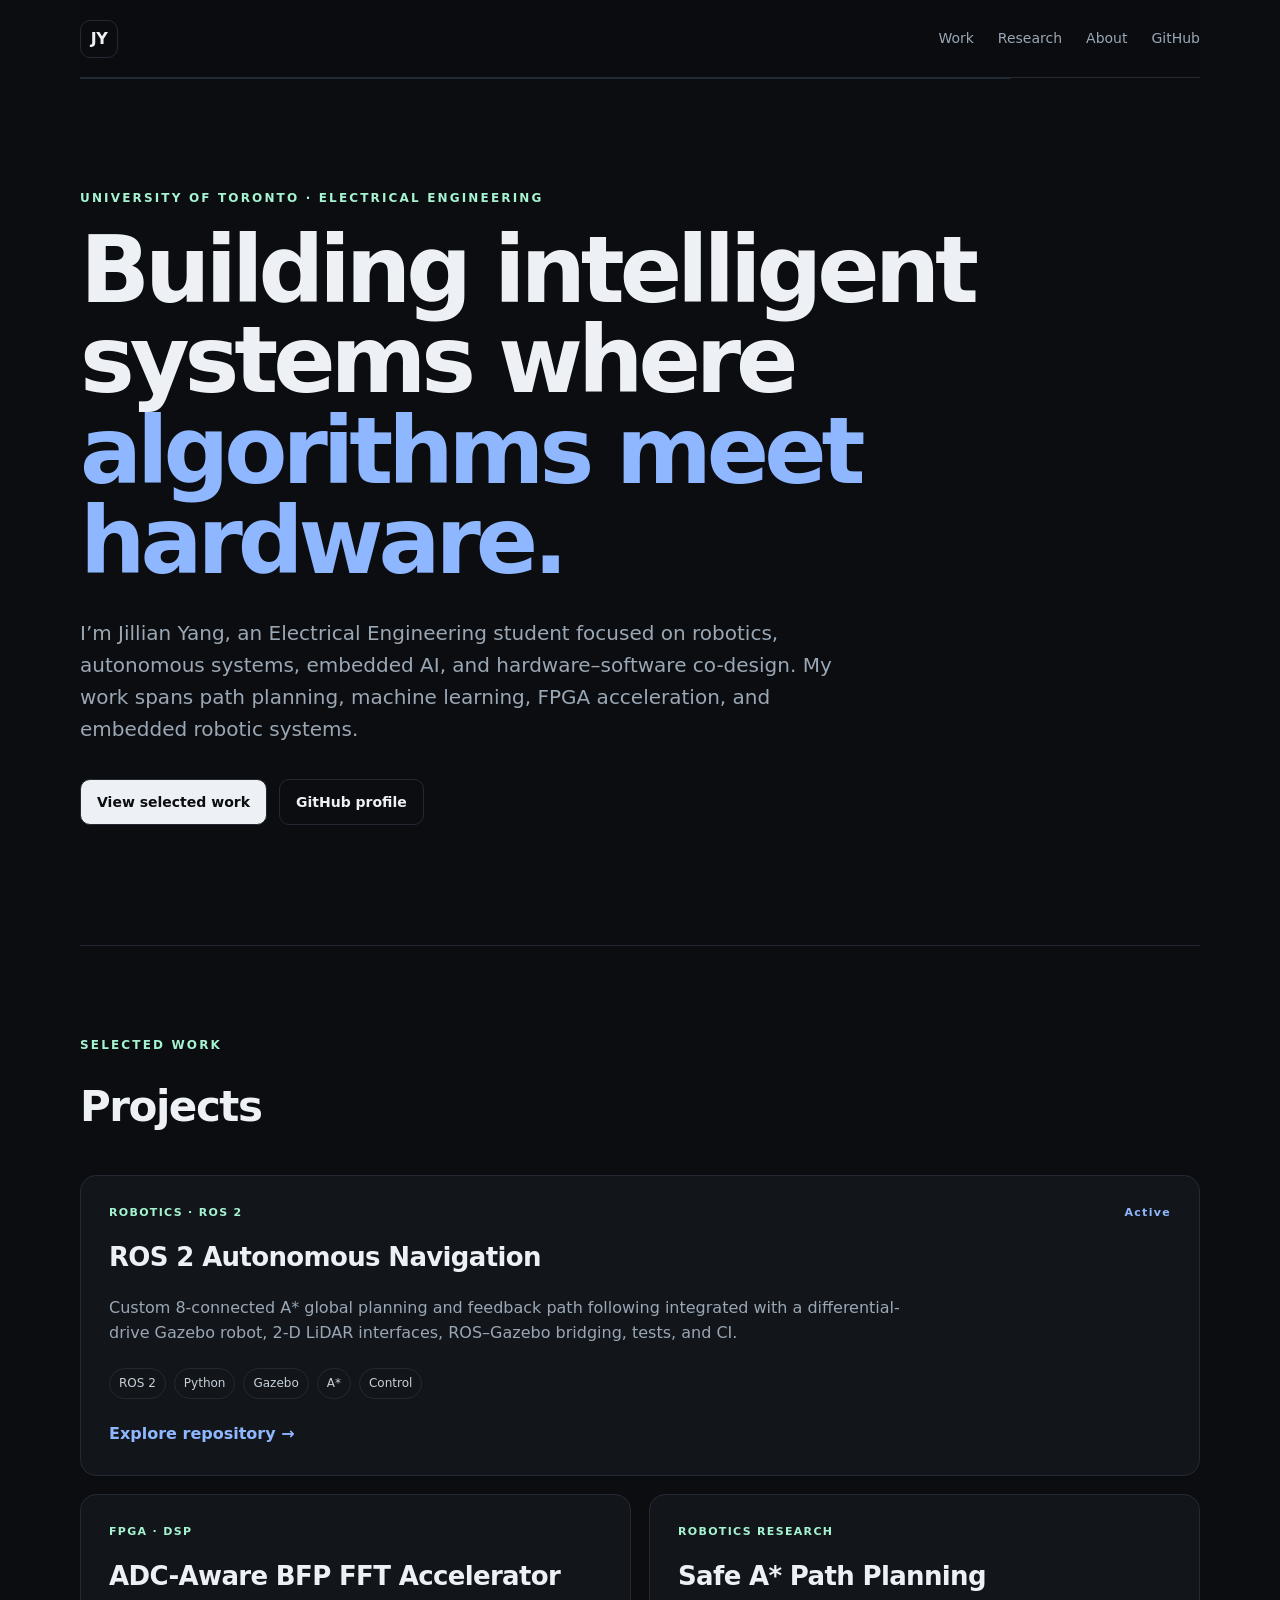
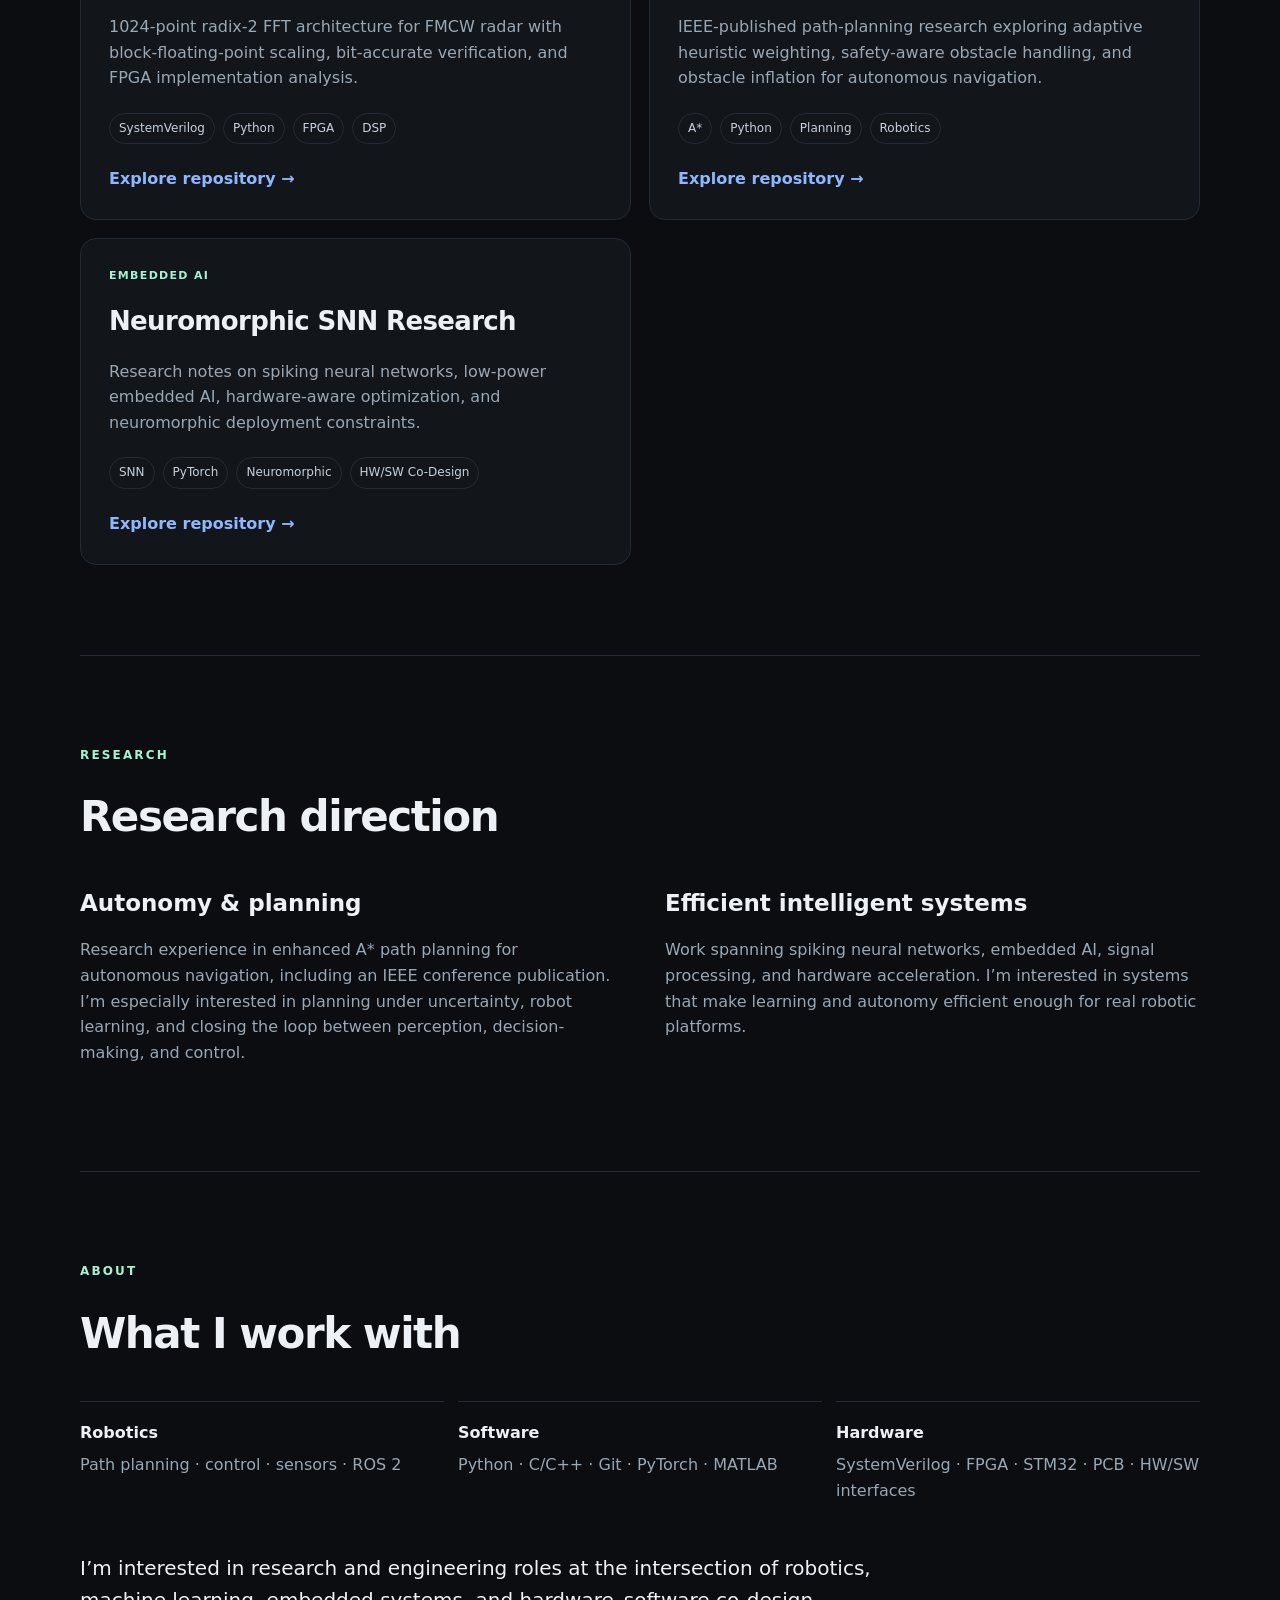
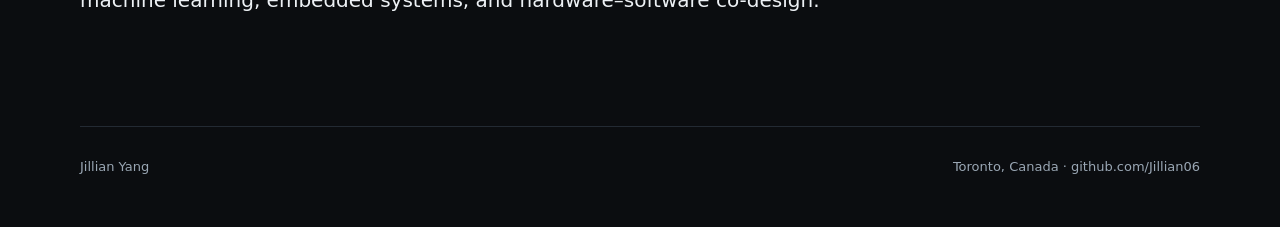
==== commit 8393cd8b: "Restore original portfolio homepage; separate NVIDIA application version" ====
--- a/index.html
+++ b/index.html
@@ -1,114 +1,88 @@
 <!doctype html>
 <html lang="en">
 <head>
-<meta charset="utf-8">
-<meta name="viewport" content="width=device-width, initial-scale=1">
-<meta name="description" content="Jillian Yang — University of Toronto Electrical Engineering. SystemVerilog RTL, bit-accurate verification, FPGA, embedded systems, and engineering research. Available May 2027.">
-<meta name="theme-color" content="#0b1015">
-<meta property="og:title" content="Jillian Yang | RTL & Verification">
-<meta property="og:description" content="Digital hardware, verified bit by bit. Explore FPGA research, reference-model verification, and embedded engineering.">
-<meta property="og:type" content="website">
-<title>Jillian Yang | RTL & Verification</title>
-<style>
-:root{color-scheme:dark;--bg:#0b1015;--panel:#111a23;--text:#eef3f6;--muted:#aab7c3;--line:#293641;--blue:#a5c4ff;--mint:#a5f3d0;--mono:ui-monospace,SFMono-Regular,Consolas,monospace}
-*{box-sizing:border-box}html{scroll-behavior:smooth;scroll-padding-top:100px}body{margin:0;background:var(--bg);color:var(--text);font:16px/1.7 -apple-system,BlinkMacSystemFont,"Segoe UI",sans-serif}
-a{color:inherit;text-underline-offset:5px}button,input{font:inherit}button,a,input,summary{-webkit-tap-highlight-color:transparent}a:focus-visible,button:focus-visible,input:focus-visible,summary:focus-visible{outline:2px solid var(--mint);outline-offset:5px}button{cursor:pointer}
-.wrap{width:min(1200px,calc(100% - 64px));margin-inline:auto}.skip{position:fixed;top:-100px;left:20px;padding:12px;background:var(--text);color:var(--bg);z-index:20}.skip:focus{top:10px}
-header{position:sticky;top:0;background:rgba(11,16,21,.96);backdrop-filter:blur(16px);border-bottom:1px solid var(--line);z-index:10}nav{min-height:80px;display:flex;align-items:center;justify-content:space-between;gap:24px}.brand{text-decoration:none;font-weight:750;font-size:19px;letter-spacing:-.03em}.brand span{color:var(--blue)}.navlinks{display:flex;gap:26px;align-items:center;font-size:13px}.navlinks a{color:var(--muted);text-decoration:none}.navlinks a:hover{color:var(--text)}.navlinks .nav-contact{border:1px solid var(--line);border-radius:4px;padding:7px 14px;color:var(--text)}
-.mono,.eyebrow,.pill,.skill-line{font-family:var(--mono)}.eyebrow{color:var(--mint);font-size:11px;letter-spacing:.15em;text-transform:uppercase;margin:0 0 22px}.hero{padding:90px 0 76px;display:grid;grid-template-columns:1.3fr 1fr;gap:64px;align-items:center}.hero h1{font-size:clamp(48px,5.8vw,80px);line-height:1.02;letter-spacing:-.065em;font-weight:650;margin:0 0 28px}.hero h1 span{color:var(--blue)}.intro{color:var(--muted);font-size:17px;max-width:610px}.intro strong{color:var(--text);font-weight:550}.actions{display:flex;flex-wrap:wrap;gap:12px;margin-top:28px}.btn{display:inline-flex;align-items:center;justify-content:center;gap:18px;padding:11px 19px;border:1px solid var(--line);border-radius:4px;text-decoration:none;font-weight:650;font-size:13px;background:transparent;color:var(--text)}.btn.primary{background:var(--mint);border-color:var(--mint);color:#0b201a}.btn:hover{border-color:var(--blue)}.availability{display:flex;align-items:flex-start;gap:10px;font-size:12px;color:var(--muted);margin-top:25px}.dot{width:6px;height:6px;flex:0 0 6px;background:var(--mint);border-radius:50%;margin-top:8px}
-.signal-panel{border:1px solid var(--line);background:var(--panel);border-radius:8px;padding:24px;position:relative}.panel-top{display:flex;justify-content:space-between;gap:10px;font-size:10px;letter-spacing:.06em;color:var(--muted);padding-bottom:22px;border-bottom:1px solid var(--line)}.panel-top b{color:var(--mint);font-weight:500}.signal-panel svg{width:100%;height:auto;display:block;margin:24px 0 10px}.panel-note{font-size:11px;color:var(--muted);margin:0}.stats{display:grid;grid-template-columns:repeat(4,1fr);border-top:1px solid var(--line);border-bottom:1px solid var(--line);padding:28px 0;gap:24px}.stat{padding-left:24px;border-left:1px solid var(--line)}.stat:first-child{padding-left:0;border-left:0}.stat strong{font-size:30px;font-weight:550;letter-spacing:-.04em;display:block;color:var(--blue);line-height:1.2}.stat span{font-size:12px;color:var(--muted);display:block;margin-top:8px}.metric-note{font-size:11px;color:var(--muted);padding:12px 0 0;margin:0}
-section.content{padding:88px 0;border-bottom:1px solid var(--line)}.section-title{display:flex;justify-content:space-between;gap:32px;align-items:baseline;margin-bottom:34px}.section-title .eyebrow{margin:0;flex:0 0 170px}.section-title h2{margin:0;flex:1;font-size:34px;letter-spacing:-.04em;line-height:1.2;font-weight:550}.section-title>span{color:var(--muted);font-size:12px}.feature{display:grid;grid-template-columns:1fr 1.05fr;gap:50px}.feature h3{font-size:28px;line-height:1.3;letter-spacing:-.035em;margin:0 0 16px}.feature p{color:var(--muted);font-size:15px}.skill-line{font-size:11px!important;line-height:1.7;color:var(--blue)!important;margin:15px 0}.arrow-link{font-size:12px;color:var(--mint);font-weight:600;text-decoration:none;display:inline-block}.arrow-link:hover{text-decoration:underline}.feature-links{display:flex;gap:20px;flex-wrap:wrap}.verification-table{width:100%;border-collapse:collapse;font-size:13px}.verification-table caption{text-align:left;margin-bottom:14px;font-family:var(--mono);font-size:10px;color:var(--muted);letter-spacing:.1em;text-transform:uppercase}.verification-table th,.verification-table td{text-align:left;padding:13px 0;border-bottom:1px solid var(--line);vertical-align:top}.verification-table th{font-weight:500;width:43%;color:var(--text)}.verification-table td{padding-left:20px;color:var(--muted)}.provenance{padding:15px 18px;border-left:2px solid var(--blue);background:var(--panel);color:var(--muted);font-size:12px;margin:28px 0 0}.provenance a{color:var(--blue)}
-.experience{display:grid;grid-template-columns:230px 1fr;gap:38px;padding:28px 0;border-top:1px solid var(--line)}.exp-meta{font-size:12px;color:var(--muted)}.exp-meta span{display:block;margin-bottom:8px}.exp-meta .mono{font-size:11px;color:var(--blue)}.experience h3{margin:0 0 10px;font-size:21px;letter-spacing:-.02em;line-height:1.3;font-weight:550}.experience p{margin:0 0 12px;font-size:14px;color:var(--muted);max-width:790px}.experience .skill-line{margin-top:12px}
-.toolbar{display:none;gap:20px;align-items:center;justify-content:space-between;flex-wrap:wrap;margin-bottom:12px}.js .toolbar{display:flex}.filter-buttons{display:flex;gap:7px;flex-wrap:wrap}.filter-buttons button{border:1px solid var(--line);background:transparent;color:var(--muted);padding:7px 13px;border-radius:4px;font-size:12px}.filter-buttons button[aria-pressed="true"]{background:var(--blue);border-color:var(--blue);color:#0c1b30}.search{font-size:12px;display:flex;gap:10px;align-items:center;color:var(--muted)}.search input{border:1px solid var(--line);background:var(--panel);border-radius:4px;color:var(--text);padding:8px 10px;width:195px;font-size:12px}.results-count{font-size:11px;color:var(--muted);margin:12px 0 24px;display:none}.js .results-count{display:block}.project-grid{display:grid;grid-template-columns:repeat(2,minmax(0,1fr));gap:18px}.project{padding:28px;border:1px solid var(--line);border-radius:6px;background:var(--panel)}.project[hidden]{display:none}.pill{font-size:10px;letter-spacing:.1em;text-transform:uppercase;color:var(--mint)}.project h3{font-size:23px;line-height:1.2;letter-spacing:-.03em;margin:16px 0 9px;font-weight:550}.project .project-date{font-size:11px;color:var(--muted);margin:0 0 18px}.project p{font-size:14px;color:var(--muted);margin:0 0 20px}.project .project-result{border-top:1px solid var(--line);padding-top:14px;color:var(--blue);font-family:var(--mono);font-size:11px;margin-bottom:16px}details{font-size:12px;color:var(--muted)}summary{cursor:pointer;color:var(--text);width:fit-content}details p{font-size:12px!important;margin:14px 0 0!important}#no-results{padding:24px 0;color:var(--muted)}.team-project{display:grid;grid-template-columns:230px 1fr;gap:38px;margin-top:35px;padding:25px 0 0;border-top:1px solid var(--line)}.team-project h3{font-size:17px;margin:0 0 8px}.team-project p{font-size:13px;color:var(--muted);margin:0}
-.toolkit{display:grid;grid-template-columns:repeat(3,1fr);gap:34px}.toolkit h3{font-size:16px;font-weight:550;margin:0 0 12px}.toolkit p{font-size:13px;color:var(--muted);margin:0}.about-grid{display:grid;grid-template-columns:1fr 1fr;gap:70px;margin-top:40px;padding-top:30px;border-top:1px solid var(--line)}.about-grid h3{font-size:18px;font-weight:550;margin:0 0 10px}.about-grid p{font-size:13px;color:var(--muted)}.about-grid a{color:var(--blue)}.contact{padding:80px 0 60px;display:flex;justify-content:space-between;gap:45px;align-items:center}.contact h2{font-size:38px;line-height:1.15;font-weight:550;letter-spacing:-.045em;margin:0 0 15px}.contact p{font-size:14px;color:var(--muted);margin:0}.contact .actions{margin-top:0}.contact a.email{color:var(--blue)}footer{border-top:1px solid var(--line);display:flex;justify-content:space-between;gap:20px;padding:23px 0 30px;color:var(--muted);font-size:11px}footer a{color:var(--text)}.print-button{background:transparent;border:0;padding:0;color:var(--muted);font-size:11px;text-decoration:underline;text-underline-offset:4px;display:none}.js .print-button{display:inline-block}
-@media(min-width:1500px){.hero{padding-top:110px;padding-bottom:90px}}
-@media(max-width:1000px){.hero{gap:32px}.hero h1{font-size:62px}.signal-panel{padding:18px}.navlinks{gap:15px}.feature{gap:30px}.section-title .eyebrow{flex-basis:130px}.experience,.team-project{grid-template-columns:190px 1fr;gap:25px}}
-@media(max-width:760px){.wrap{width:calc(100% - 36px)}nav{min-height:72px;gap:16px;flex-wrap:wrap;padding:13px 0}.brand{font-size:17px}.navlinks{gap:12px;font-size:11px;flex-wrap:wrap}.navlinks .nav-contact{padding:4px 9px}.hero{grid-template-columns:1fr;padding:55px 0 40px;gap:35px}.hero h1{font-size:clamp(46px,10vw,68px)}.intro{font-size:16px}.signal-panel{max-width:520px}.stats{grid-template-columns:1fr 1fr;gap:25px;padding:25px 0}.stat:nth-child(3){padding-left:0;border-left:0}.stat strong{font-size:28px}.section-title{display:block;margin-bottom:28px}.section-title .eyebrow{margin-bottom:14px}.section-title h2{font-size:30px}.section-title>span{display:block;margin-top:15px}.feature,.about-grid{grid-template-columns:1fr;gap:28px}.feature h3{font-size:26px}section.content{padding:56px 0}.experience,.team-project{grid-template-columns:1fr;gap:14px}.experience{padding:25px 0}.exp-meta{display:flex;flex-wrap:wrap;column-gap:16px;align-items:baseline}.exp-meta span{margin-bottom:0}.experience h3{font-size:20px}.project-grid{grid-template-columns:1fr}.project{padding:23px}.toolkit{grid-template-columns:1fr;gap:25px}.about-grid{margin-top:30px}.toolbar{gap:16px}.search{width:100%}.search input{flex:1;width:auto}.contact{align-items:flex-start;flex-direction:column;padding:55px 0 40px;gap:24px}.contact h2{font-size:32px}.contact .actions{gap:8px}.contact a.email{overflow-wrap:anywhere}footer{flex-direction:column;gap:10px}.metric-note{font-size:10px}}
-@media(prefers-reduced-motion:reduce){html{scroll-behavior:auto}}
-@media print{ :root{color-scheme:light;--bg:#fff;--panel:#fff;--text:#151515;--muted:#454545;--line:#bbb;--blue:#183b69;--mint:#175b40}body{font-size:11px}header,.toolbar,.results-count,.print-button,.skip,.hero .actions,.signal-panel{display:none!important}.wrap{width:100%}.hero{padding:15px 0;display:block}.hero h1{font-size:38px}.intro{font-size:12px;max-width:none}.hero .availability{margin-top:10px}.stats{padding:15px 0}.stat strong{font-size:23px}section.content{padding:25px 0}.section-title{margin-bottom:15px}.section-title h2{font-size:24px}.feature{gap:25px}.feature h3{font-size:20px}.experience,.team-project{grid-template-columns:175px 1fr;gap:20px;padding:15px 0}.experience h3{font-size:16px}.experience p,.feature p,.project p{font-size:11px}.experience,.project,.about-grid{break-inside:avoid}.project{padding:15px}.project h3{font-size:18px}.project[hidden]{display:block}.project-grid{gap:12px}details::details-content{display:block}details>*{display:block}summary{display:none}a{text-decoration:none}.contact{padding:25px 0}.contact h2{font-size:25px}footer{padding-bottom:0}}
-</style>
+  <meta charset="utf-8" />
+  <meta name="viewport" content="width=device-width, initial-scale=1" />
+  <meta name="description" content="Jillian Yang — Electrical Engineering, robotics, autonomous systems, embedded AI, and hardware-software co-design." />
+  <title>Jillian Yang | Robotics & Embedded AI</title>
+  <link rel="stylesheet" href="style.css" />
 </head>
 <body>
-<a class="skip" href="#main">Skip to content</a>
-<header><nav class="wrap" aria-label="Main navigation"><a class="brand" href="#main">Jillian Yang<span>.</span></a><div class="navlinks"><a href="#verification">Verification</a><a href="#research">Research</a><a href="#experience">Experience</a><a href="#projects">Projects</a><a class="nav-contact" href="#contact">Contact ↗</a></div></nav></header>
-<main id="main" class="wrap">
-<div class="hero">
-<div><p class="eyebrow">UofT Electrical Engineering · AI & Robotics</p><h1>Digital hardware.<br><span>Verified bit<br>by bit.</span></h1><p class="intro">I’m <strong>Jillian Yang</strong>. I build RTL and embedded systems, then connect <strong>reference models, simulation, and hardware testing</strong> to understand how they behave.</p><div class="actions"><a class="btn primary" href="#verification">Explore my work <span aria-hidden="true">↓</span></a><a class="btn" href="https://github.com/Jillian06">GitHub <span aria-hidden="true">↗</span></a></div><p class="availability"><span class="dot" aria-hidden="true"></span><span>Available May 2027 · Seeking 12–16 month PEY<br>Toronto · Canadian PR · No sponsorship required</span></p></div>
-<aside class="signal-panel" aria-label="FFT verification flow schematic"><div class="panel-top mono"><span>01 / REFERENCE → RTL</span><b>BIT-ACCURATE FLOW</b></div>
-<svg viewBox="0 0 400 310" role="img" aria-labelledby="flow-title flow-desc"><title id="flow-title">Golden-model and RTL verification flow</title><desc id="flow-desc">Quantized ADC inputs feed a Python integer reference and SystemVerilog RTL. Their outputs are compared bit by bit. Additional checks evaluate overflow and numerical quality.</desc>
-<defs><pattern id="grid" width="20" height="20" patternUnits="userSpaceOnUse"><path d="M 20 0 L 0 0 0 20" fill="none" stroke="#23313e" stroke-width=".6"/></pattern><marker id="arrow" markerWidth="6" markerHeight="6" refX="5" refY="3" orient="auto"><path d="M0 0L6 3L0 6" fill="none" stroke="#91afc8"/></marker></defs>
-<rect width="400" height="310" fill="url(#grid)"/>
-<g fill="#111a23" stroke="#58728b"><rect x="100" y="15" width="200" height="48" rx="4"/><rect x="10" y="118" width="170" height="64" rx="4"/><rect x="220" y="118" width="170" height="64" rx="4"/><rect x="100" y="240" width="200" height="50" rx="4" stroke="#a5f3d0"/></g>
-<g fill="none" stroke="#91afc8" stroke-width="1.4" marker-end="url(#arrow)"><path d="M200 63V88H95V116"/><path d="M200 88H305V116"/><path d="M95 182V213H165V238"/><path d="M305 182V213H235V238"/></g>
-<g font-family="ui-monospace,Consolas,monospace" text-anchor="middle"><text x="200" y="43" fill="#eef3f6" font-size="12">Quantized ADC inputs</text><text x="95" y="144" fill="#a5c4ff" font-size="12">Python reference</text><text x="95" y="164" fill="#aab7c3" font-size="10">Integer arithmetic</text><text x="305" y="144" fill="#a5c4ff" font-size="12">SystemVerilog RTL</text><text x="305" y="164" fill="#aab7c3" font-size="10">Adaptive BFP FFT</text><text x="200" y="270" fill="#a5f3d0" font-size="12">Bit-exact comparison</text></g></svg>
-<p class="panel-note mono">Flow schematic · FMCW radar FFT research</p></aside>
-</div>
-<div class="stats" aria-label="Reported FFT research results"><div class="stat"><strong>120</strong><span>Bit-exact FFT regressions</span></div><div class="stat"><strong>48</strong><span>Overflow-guard tests</span></div><div class="stat"><strong>+24.31 dB</strong><span>SQNR vs fixed scaling</span></div><div class="stat"><strong>51.73 MHz</strong><span>Cyclone V synthesis Fmax</span></div></div>
-<p class="metric-note">Reported research results. SQNR comparison at 35 dB input SNR; zero observed overflow across the 48 guard tests.</p>
+  <main class="shell">
+    <nav class="nav">
+      <a class="brand" href="#top">JY</a>
+      <div class="navlinks"><a href="#work">Work</a><a href="#research">Research</a><a href="#about">About</a><a href="https://github.com/Jillian06">GitHub</a></div>
+    </nav>
 
-<section class="content" id="verification"><div class="section-title"><p class="eyebrow">01 / Featured work</p><h2>From numerical contract<br>to verified RTL.</h2></div>
-<div class="feature"><div><h3>ADC-aware adaptive BFP FFT<br>for FMCW radar</h3><p>A synthesizable 1024-point radix-2 FFT using stage-wise magnitude monitoring and guard-based scaling. The work balances numerical precision, overflow behavior, FPGA timing, and memory/resource cost.</p><p>My contribution spans SystemVerilog RTL, a bit-accurate Python golden model, regression comparison, and implementation analysis on Intel Cyclone V.</p><p class="skill-line">SystemVerilog / Python / ModelSim / Quartus Prime</p><div class="feature-links"><a class="arrow-link" href="https://github.com/Jillian06/fmcw-radar-bfp-fft">Explore reference repository ↗</a><a class="arrow-link" href="https://github.com/Jillian06/fmcw-radar-bfp-fft/blob/main/docs/RESULTS.md">Reported results ↗</a></div></div>
-<div><table class="verification-table"><caption>Verification evidence</caption><tbody><tr><th scope="row">Functional agreement</th><td>120 multi-length Python ↔ RTL regressions; bit-exact agreement.</td></tr><tr><th scope="row">Overflow behavior</th><td>48 guard tests, checking the adaptive scaling policy.</td></tr><tr><th scope="row">Numerical quality</th><td>60.17 dB BFP SQNR vs 35.86 dB fixed scaling at 35 dB input SNR.</td></tr><tr><th scope="row">Implementation</th><td>456 ALMs · 209 registers · 2 DSP blocks · 49,152 memory bits.</td></tr></tbody></table></div></div>
-<p class="provenance">The metrics above describe the documented research implementation. The public repository contains a clean reference model, research notes, and numerical checks; it has a smaller test scope than the original RTL environment. <a href="https://github.com/Jillian06/fmcw-radar-bfp-fft/blob/main/docs/VERIFICATION.md">Read the verification scope ↗</a></p>
-</section>
-<section class="content" id="research"><div class="section-title"><p class="eyebrow">02 / Research</p><h2>Architecture, algorithms,<br>and their constraints.</h2><span>5 research experiences</span></div><article class="experience"><div class="exp-meta"><span class="mono">May–September 2026</span><span>University of Cambridge</span></div><div><h3>Configurable FFT Hardware Accelerator</h3><p>Designed a 1024-point radix-2 FFT for 10-bit ADC FMCW radar with stage-wise adaptive BFP scaling. Built a bit-accurate Python–RTL comparison flow and evaluated overflow, numerical quality, timing, and resource use.</p><p class="skill-line">SystemVerilog · Python · FPGA</p><a class="arrow-link" href="https://github.com/Jillian06/fmcw-radar-bfp-fft">Reference model &amp; documentation <span aria-hidden="true">↗</span></a></div></article>
-<article class="experience"><div class="exp-meta"><span class="mono">June–August 2026</span><span>University of Cambridge · Prof. Özgür B. Akan</span></div><div><h3>Hardware Architecture Research</h3><p>Contributed to digital system architecture work spanning datapaths, memory organization, and accelerator resource trade-offs. Reviewed RTL through ModelSim waveform analysis, functional simulation, and iterative design refinement.</p><p class="skill-line">RTL · Memory organization · Waveform debug</p></div></article>
-<article class="experience"><div class="exp-meta"><span class="mono">May–June 2025</span><span>University of Toronto &amp; York University</span></div><div><h3>Spiking Neural Networks &amp; Neuromorphic Computing</h3><p>Analyzed hardware-aware optimization and SNN mapping for embedded/neuromorphic platforms, considering compute, memory, numerical precision, and low-power deployment constraints.</p><p class="skill-line">Embedded AI · Hardware-aware optimization</p><a class="arrow-link" href="https://github.com/Jillian06/neuromorphic-snn-research">Research notes <span aria-hidden="true">↗</span></a></div></article>
-<article class="experience"><div class="exp-meta"><span class="mono">November 2022–February 2023</span><span>University of Cambridge</span></div><div><h3>Autonomous Path Planning</h3><p>Developed and evaluated enhanced A* planning, examining heuristic weighting, node expansion, and obstacle-clearance trade-offs. Co-authored an IEEE conference paper; the public repository contains a clean reimplementation of the documented method.</p><p class="skill-line">A* · Algorithm evaluation · IEEE ICCECT 2023</p><a class="arrow-link" href="https://github.com/Jillian06/safe-astar-path-planning">Research portfolio <span aria-hidden="true">↗</span></a></div></article>
-<article class="experience"><div class="exp-meta"><span class="mono">September–December 2022</span><span>University of Cambridge</span></div><div><h3>Biologically Inspired Robotics</h3><p>Built MATLAB simulations of bio-inspired locomotion and sensorimotor control. Compared neural-controller architectures and adaptive behavior in simulation.</p><p class="skill-line">MATLAB · Simulation · Neural control</p></div></article></section>
-<section class="content" id="experience"><div class="section-title"><p class="eyebrow">03 / Industry</p><h2>Across hardware<br>and software interfaces.</h2><span>3 internships</span></div><article class="experience"><div class="exp-meta"><span class="mono">May–June 2025</span><span>Shenzhen Image Technology</span></div><div><h3>Software / Test Engineering Intern</h3><p>Authored hardware–software interface specifications and contributed to system-level validation and functional testing. Supported integration, testing, and debugging across component interfaces.</p><p class="skill-line">Interface specifications · System validation</p></div></article>
-<article class="experience"><div class="exp-meta"><span class="mono">July–August 2025</span><span>China ACG Group</span></div><div><h3>Electronic Engineering Intern</h3><p>Implemented sensor interfaces, PWM motor control, and voice-module communication in STM32 C/C++ firmware, using SWD for debugging. Designed a 5 V → 3.3 V regulation network (&gt;85% reported efficiency) and a 4-layer PCB stack-up with decoupling.</p><p class="skill-line">STM32 · C/C++ · SWD · PCB</p></div></article>
-<article class="experience"><div class="exp-meta"><span class="mono">May–June 2026</span><span>Sciencia AI</span></div><div><h3>AI Engineer Intern</h3><p>Built a Python data/ML pipeline using reviews from five apps, producing 1,272 cleaned records. Implemented TF-IDF + logistic regression sentiment classification (80.3% accuracy) and a Streamlit dashboard, with component integration, testing, and debugging.</p><p class="skill-line">Python · SQLite · ETL · Software integration</p></div></article></section>
-<section class="content" id="projects"><div class="section-title"><p class="eyebrow">04 / Projects</p><h2>Build. Measure. Debug.</h2></div>
-<div class="toolbar"><div class="filter-buttons" role="group" aria-label="Filter projects"><button type="button" data-filter="all" aria-pressed="true">All projects</button><button type="button" data-filter="rtl" aria-pressed="false">RTL & Embedded</button><button type="button" data-filter="validation" aria-pressed="false">Validation</button><button type="button" data-filter="software" aria-pressed="false">Software & ML</button></div><label class="search" for="project-search">Search<input type="search" id="project-search" placeholder="e.g. C++, waveform" autocomplete="off"></label></div>
-<p class="results-count mono" id="project-count" role="status" aria-live="polite">Showing 7 of 7 projects</p>
-<div class="project-grid"><article class="project" data-category="rtl validation"><span class="pill">RTL &amp; FPGA</span><h3>FPGA VGA Maze Game</h3><p class="project-date">Project Leader · Sept–Dec 2025</p><p>Verilog on Cyclone V: VGA timing and graphics, game FSMs, collision detection, and PS/2 decoding. Verified through ModelSim and on-board FPGA testing.</p><p class="project-result">22% less on-chip memory · 640×480 at 60 FPS</p><details><summary>Engineering details</summary><p>Re-encoded MIF graphics assets to reduce memory use while integrating modular hardware blocks under synchronous timing constraints.</p></details></article>
-<article class="project" data-category="rtl software"><span class="pill">Embedded Systems</span><h3>Embedded AI Planner</h3><p class="project-date">DE1-SoC · C</p><p>A four-state FSM planner with memory-mapped I/O drivers and an interrupt-driven architecture.</p><p class="project-result">Register-level hardware–software integration</p><details><summary>Engineering details</summary><p>Connects computer organization, device interfaces, interrupt handling, and application control logic.</p></details></article>
-<article class="project" data-category="validation"><span class="pill">Verification Study</span><h3>RF Power Amplifier Verification</h3><p class="project-date">University of Toronto · Team project</p><p>Built an eight-point requirements matrix. Evaluated a 0.04 W output against a 1–10 W requirement using voltage/current waveforms and switching-loss analysis.</p><p class="project-result">Requirements tracing &amp; failure analysis</p><details><summary>Engineering details</summary><p>The study identified MOSFET gate parasitic capacitance as the reported dominant failure mechanism and evaluated a component-substitution proposal.</p></details></article>
-<article class="project" data-category="rtl validation"><span class="pill">Hardware Integration</span><h3>Reconfigurable Wireless Transceiver</h3><p class="project-date">Technical Contributor · University of Toronto</p><p>Mixed-signal circuitry and 4-layer PCB design for DDS, LNA, mixer, and gain stages, with DFM/ERC review across 160+ components.</p><p class="project-result">160+ components reviewed</p><details><summary>Engineering details</summary><p>Developed experience in component interfaces, schematic/layout review, and hardware implementation constraints.</p></details></article>
-<article class="project" data-category="software"><span class="pill">Software &amp; Algorithms</span><h3>C++ Circuit Simulator</h3><p class="project-date">October–November 2025</p><p>Command-driven circuit solver using Kirchhoff’s Current Law and Gauss–Seidel iteration, supporting more than 20 commands.</p><p class="project-result">C++ · Numerical algorithms · Data structures</p><details><summary>Engineering details</summary><p>Translated circuit constraints into numerical computation and a command-driven software interface.</p></details></article>
-<article class="project" data-category="software validation"><span class="pill">ML &amp; Evaluation</span><h3>Bearing Fault Diagnosis</h3><p class="project-date">APS360 · May–August 2026</p><p>PyTorch convolutional autoencoder on 128×128 STFT spectrograms. Used a leakage-free file-level split, baseline comparisons, and 1,000-iteration bootstrap evaluation.</p><p class="project-result">1.000 AUROC / AP on the held-out CWRU subset</p><details><summary>Engineering details</summary><p>Scores are specific to the evaluated dataset subset and split. Work included investigating sampling-rate confounding and evaluating reconstruction-based anomaly detection.</p></details></article>
-<article class="project" data-category="software"><span class="pill">Algorithms Coursework</span><h3>AI Search &amp; Game Playing</h3><p class="project-date">CSC384 · University of Toronto</p><p>Sokoban search and Mancala minimax / alpha–beta pruning, with attention to terminal states, depth limits, and opponent behavior.</p><p class="project-result">Search · Algorithms · Data structures</p><details><summary>Engineering details</summary><p>Coursework implementations connect problem modeling, state expansion, evaluation functions, and efficient search.</p></details></article></div>
-<p id="no-results" hidden>No matching projects. Try another term or choose “All projects”.</p>
-<div class="team-project"><div class="exp-meta"><span class="mono">September 2023–April 2024</span><span>RYAM · Team engineering</span></div><div><h3>Structured decisions, tested as a team.</h3><p>Led a five-person project to reduce silicate crystal build-up. Used SCAMPER, morphological analysis, and a Pugh matrix to narrow 71 concepts to one prototype. The prototype passed a 24-hour test; the team ranked in the top 8 of 183 teams.</p></div></div>
-</section>
-<section class="content" id="about"><div class="section-title"><p class="eyebrow">05 / Background</p><h2>A hardware foundation.<br>A systems perspective.</h2></div><div class="toolkit"><div><h3>RTL & verification</h3><p>SystemVerilog · Verilog · Testbenches · Functional simulation · ModelSim · Waveform analysis · FSMs · Fixed-point / BFP arithmetic</p></div><div><h3>Embedded & implementation</h3><p>Cyclone V · DE1-SoC · Quartus Prime · STM32 · MMIO · Interrupts / ISR · SWD · PWM · Sensor interfaces · Altium · PCB / DFM / ERC</p></div><div><h3>Software & evaluation</h3><p>Python · C · C++ · MATLAB · SQL · Git / GitHub · PyTorch · scikit-learn · SQLite · ETL · Streamlit</p></div></div>
-<div class="about-grid"><div><h3>University of Toronto</h3><p>BASc, Electrical Engineering<br>Minor in Artificial Intelligence & Robotics<br>Third-year · Expected graduation April 2029<br>Dean’s Merit Award recipient</p><p>Coursework: Digital Systems, Computer Organization, Algorithms & Data Structures, Microelectronic Circuits, Signals & Systems, Control Systems, Applied Deep Learning, and Introduction to AI.</p></div><div><h3>IEEE publication</h3><p>B. Cao, Z. Yang, L. Yu, Y. Zhang.<br>“Research on the star algorithm for safe path planning.”<br><em>IEEE ICCECT 2023</em>, pp. 105–109.</p><a class="arrow-link" href="https://doi.org/10.1109/ICCECT57938.2023.10141167">Read the published paper ↗</a><p>Research portfolio links distinguish documentation, public reimplementations, and the original research record.</p></div></div></section>
-<section class="contact" id="contact"><div><p class="eyebrow">06 / Let’s connect</p><h2>Ready to contribute<br>to the next design.</h2><p>Interested in SoC memory-subsystem verification, RTL, and FPGA engineering.<br>Available May 2027 · Toronto, Canada</p><p><a class="email" href="mailto:jillian.yang@mail.utoronto.ca">jillian.yang@mail.utoronto.ca</a></p></div><div class="actions"><a class="btn primary" href="mailto:jillian.yang@mail.utoronto.ca">Email Jillian ↗</a><a class="btn" href="https://www.linkedin.com/in/jillian-yang-46356428a/">LinkedIn ↗</a><a class="btn" href="https://github.com/Jillian06">GitHub ↗</a></div></section>
-</main><footer class="wrap"><span>Jillian (Zijing) Yang · Electrical Engineering</span><span><button class="print-button" type="button" id="print-page">Print / save as PDF</button> <a href="#main">Back to top ↑</a></span></footer>
-<script>
-(()=> {
-document.documentElement.classList.add('js');
-const buttons=Array.from(document.querySelectorAll('[data-filter]'));
-const cards=Array.from(document.querySelectorAll('.project'));
-const search=document.getElementById('project-search');
-const count=document.getElementById('project-count');
-const empty=document.getElementById('no-results');
-let category='all';
-const texts=cards.map(card=>card.textContent.toLowerCase());
-function update(){
- const term=search.value.trim().toLowerCase();
- let visible=0;
- cards.forEach((card,i)=>{
- const matchesCategory=category==='all'||card.dataset.category.split(' ').includes(category);
- card.hidden=!(matchesCategory&&texts[i].includes(term));
- if(!card.hidden)visible++;
- });
- count.textContent='Showing '+visible+' of '+cards.length+' projects';
- empty.hidden=visible!==0;
-}
-buttons.forEach(button=>button.addEventListener('click',()=>{
- category=button.dataset.filter;
- buttons.forEach(b=>b.setAttribute('aria-pressed',String(b===button)));
- update();
-}));
-search.addEventListener('input',update);
-const details=Array.from(document.querySelectorAll('details'));
-let printState=[];
-window.addEventListener('beforeprint',()=>{printState=details.map(d=>d.open);details.forEach(d=>{d.open=true;});});
-window.addEventListener('afterprint',()=>{details.forEach((d,i)=>{d.open=printState[i]||false;});});
-document.getElementById('print-page').addEventListener('click',()=>window.print());
-update();
-})();
-</script>
-</body></html>+    <section class="hero" id="top">
+      <p class="eyebrow">UNIVERSITY OF TORONTO · ELECTRICAL ENGINEERING</p>
+      <h1>Building intelligent systems where <span>algorithms meet hardware.</span></h1>
+      <p class="lede">I’m Jillian Yang, an Electrical Engineering student focused on robotics, autonomous systems, embedded AI, and hardware–software co-design. My work spans path planning, machine learning, FPGA acceleration, and embedded robotic systems.</p>
+      <div class="actions"><a class="button primary" href="#work">View selected work</a><a class="button" href="https://github.com/Jillian06">GitHub profile</a></div>
+    </section>
+
+    <section id="work">
+      <div class="section-head"><p class="eyebrow">SELECTED WORK</p><h2>Projects</h2></div>
+      <div class="grid">
+        <article class="card featured">
+          <div class="card-top"><span class="tag">ROBOTICS · ROS 2</span><span class="status">Active</span></div>
+          <h3>ROS 2 Autonomous Navigation</h3>
+          <p>Custom 8-connected A* global planning and feedback path following integrated with a differential-drive Gazebo robot, 2-D LiDAR interfaces, ROS–Gazebo bridging, tests, and CI.</p>
+          <div class="stack"><span>ROS 2</span><span>Python</span><span>Gazebo</span><span>A*</span><span>Control</span></div>
+          <a class="text-link" href="https://github.com/Jillian06/ros2-autonomous-navigation">Explore repository →</a>
+        </article>
+
+        <article class="card">
+          <div class="card-top"><span class="tag">FPGA · DSP</span></div>
+          <h3>ADC-Aware BFP FFT Accelerator</h3>
+          <p>1024-point radix-2 FFT architecture for FMCW radar with block-floating-point scaling, bit-accurate verification, and FPGA implementation analysis.</p>
+          <div class="stack"><span>SystemVerilog</span><span>Python</span><span>FPGA</span><span>DSP</span></div>
+          <a class="text-link" href="https://github.com/Jillian06/fmcw-radar-bfp-fft">Explore repository →</a>
+        </article>
+
+        <article class="card">
+          <div class="card-top"><span class="tag">ROBOTICS RESEARCH</span></div>
+          <h3>Safe A* Path Planning</h3>
+          <p>IEEE-published path-planning research exploring adaptive heuristic weighting, safety-aware obstacle handling, and obstacle inflation for autonomous navigation.</p>
+          <div class="stack"><span>A*</span><span>Python</span><span>Planning</span><span>Robotics</span></div>
+          <a class="text-link" href="https://github.com/Jillian06/safe-astar-path-planning">Explore repository →</a>
+        </article>
+
+        <article class="card">
+          <div class="card-top"><span class="tag">EMBEDDED AI</span></div>
+          <h3>Neuromorphic SNN Research</h3>
+          <p>Research notes on spiking neural networks, low-power embedded AI, hardware-aware optimization, and neuromorphic deployment constraints.</p>
+          <div class="stack"><span>SNN</span><span>PyTorch</span><span>Neuromorphic</span><span>HW/SW Co-Design</span></div>
+          <a class="text-link" href="https://github.com/Jillian06/neuromorphic-snn-research">Explore repository →</a>
+        </article>
+      </div>
+    </section>
+
+    <section id="research">
+      <div class="section-head"><p class="eyebrow">RESEARCH</p><h2>Research direction</h2></div>
+      <div class="split">
+        <div>
+          <h3>Autonomy & planning</h3>
+          <p>Research experience in enhanced A* path planning for autonomous navigation, including an IEEE conference publication. I’m especially interested in planning under uncertainty, robot learning, and closing the loop between perception, decision-making, and control.</p>
+        </div>
+        <div>
+          <h3>Efficient intelligent systems</h3>
+          <p>Work spanning spiking neural networks, embedded AI, signal processing, and hardware acceleration. I’m interested in systems that make learning and autonomy efficient enough for real robotic platforms.</p>
+        </div>
+      </div>
+    </section>
+
+    <section id="about">
+      <div class="section-head"><p class="eyebrow">ABOUT</p><h2>What I work with</h2></div>
+      <div class="skills">
+        <div><strong>Robotics</strong><span>Path planning · control · sensors · ROS 2</span></div>
+        <div><strong>Software</strong><span>Python · C/C++ · Git · PyTorch · MATLAB</span></div>
+        <div><strong>Hardware</strong><span>SystemVerilog · FPGA · STM32 · PCB · HW/SW interfaces</span></div>
+      </div>
+      <p class="closing">I’m interested in research and engineering roles at the intersection of robotics, machine learning, embedded systems, and hardware–software co-design.</p>
+    </section>
+
+    <footer><span>Jillian Yang</span><span>Toronto, Canada · <a href="https://github.com/Jillian06">github.com/Jillian06</a></span></footer>
+  </main>
+</body>
+</html>
--- a/style.css
+++ b/style.css
@@ -0,0 +1,11 @@
+:root{--bg:#0b0d10;--panel:#12161b;--line:#232a33;--text:#edf1f5;--muted:#9aa7b4;--accent:#8fb7ff;--accent2:#a5f3d0}
+*{box-sizing:border-box}html{scroll-behavior:smooth}body{margin:0;background:var(--bg);color:var(--text);font-family:Inter,ui-sans-serif,system-ui,-apple-system,BlinkMacSystemFont,"Segoe UI",sans-serif;line-height:1.6}
+a{color:inherit;text-decoration:none}.shell{width:min(1120px,calc(100% - 40px));margin:auto}.nav{height:78px;display:flex;align-items:center;justify-content:space-between;border-bottom:1px solid var(--line);position:sticky;top:0;background:rgba(11,13,16,.88);backdrop-filter:blur(14px);z-index:5}
+.brand{font-weight:800;letter-spacing:-.04em;border:1px solid var(--line);width:38px;height:38px;display:grid;place-items:center;border-radius:10px}.navlinks{display:flex;gap:24px;color:var(--muted);font-size:14px}.navlinks a:hover{color:var(--text)}
+.hero{padding:110px 0 120px;max-width:930px}.eyebrow{font-size:12px;letter-spacing:.18em;font-weight:700;color:var(--accent2);margin:0 0 18px}.hero h1{font-size:clamp(48px,8vw,92px);line-height:.98;letter-spacing:-.055em;margin:0 0 30px}.hero h1 span{color:var(--accent)}
+.lede{font-size:20px;max-width:790px;color:var(--muted);margin:0 0 34px}.actions{display:flex;gap:12px;flex-wrap:wrap}.button{padding:11px 16px;border:1px solid var(--line);border-radius:10px;font-weight:650;font-size:14px}.button.primary{background:var(--text);color:var(--bg)}
+section{padding:90px 0;border-top:1px solid var(--line)}.section-head{margin-bottom:34px}.section-head h2{font-size:42px;letter-spacing:-.035em;margin:0}.grid{display:grid;grid-template-columns:repeat(2,1fr);gap:18px}.card{border:1px solid var(--line);background:var(--panel);padding:28px;border-radius:16px}.card.featured{grid-column:1/-1}.card-top{display:flex;justify-content:space-between;align-items:center}.tag,.status{font-size:11px;letter-spacing:.12em;font-weight:750;color:var(--accent2)}.status{color:var(--accent)}
+.card h3{font-size:26px;letter-spacing:-.025em;margin:16px 0 10px}.card p{color:var(--muted);max-width:800px}.stack{display:flex;flex-wrap:wrap;gap:8px;margin:22px 0}.stack span{font-size:12px;padding:5px 9px;border:1px solid var(--line);border-radius:999px;color:#c7d0da}.text-link{font-weight:700;color:var(--accent)}
+.split{display:grid;grid-template-columns:1fr 1fr;gap:50px}.split h3{font-size:23px;margin:0 0 10px}.split p{color:var(--muted)}.skills{display:grid;grid-template-columns:repeat(3,1fr);gap:14px}.skills div{border-top:1px solid var(--line);padding-top:18px}.skills strong,.skills span{display:block}.skills span{color:var(--muted);margin-top:7px}.closing{margin-top:48px;font-size:20px;max-width:800px}
+footer{border-top:1px solid var(--line);padding:30px 0 50px;display:flex;justify-content:space-between;color:var(--muted);font-size:13px}
+@media(max-width:720px){.navlinks{gap:12px}.navlinks a:nth-child(2),.navlinks a:nth-child(3){display:none}.hero{padding:80px 0}.grid,.split,.skills{grid-template-columns:1fr}.card.featured{grid-column:auto}section{padding:64px 0}.section-head h2{font-size:34px}footer{flex-direction:column;gap:8px}}
